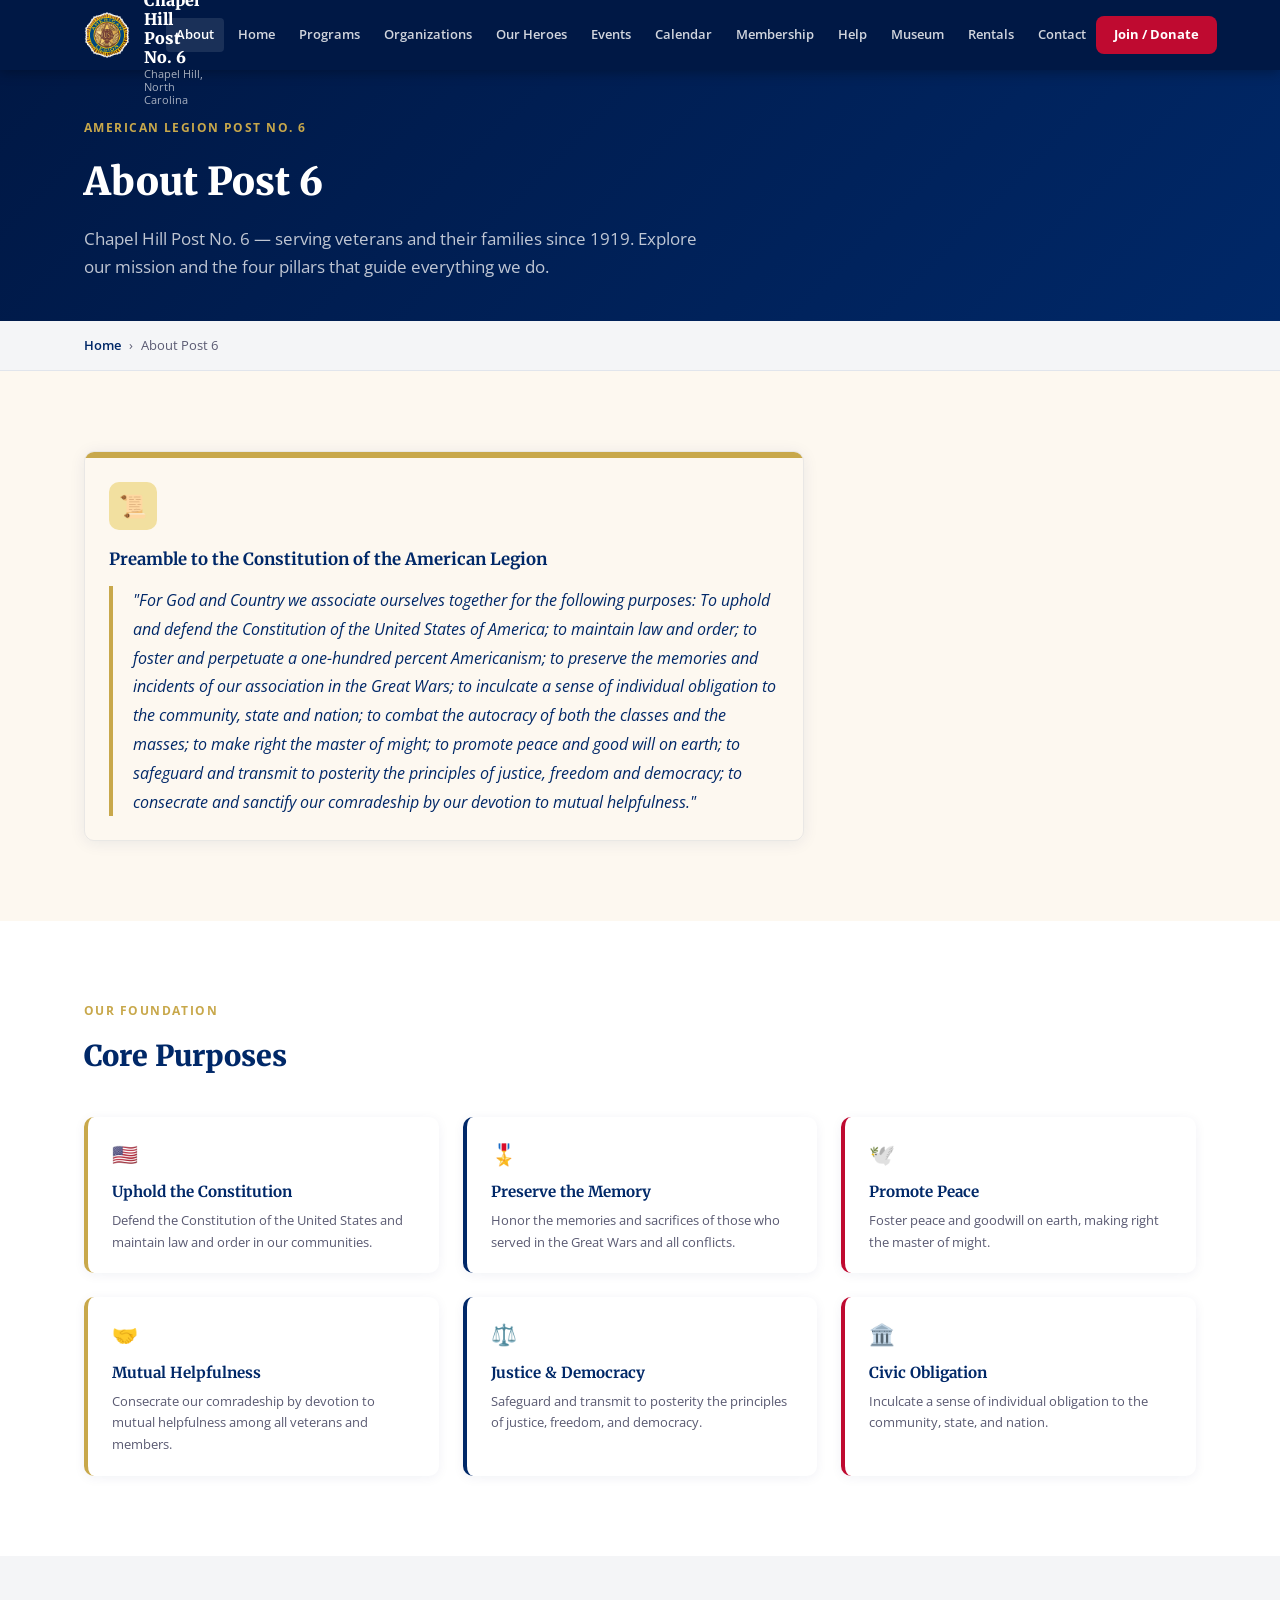
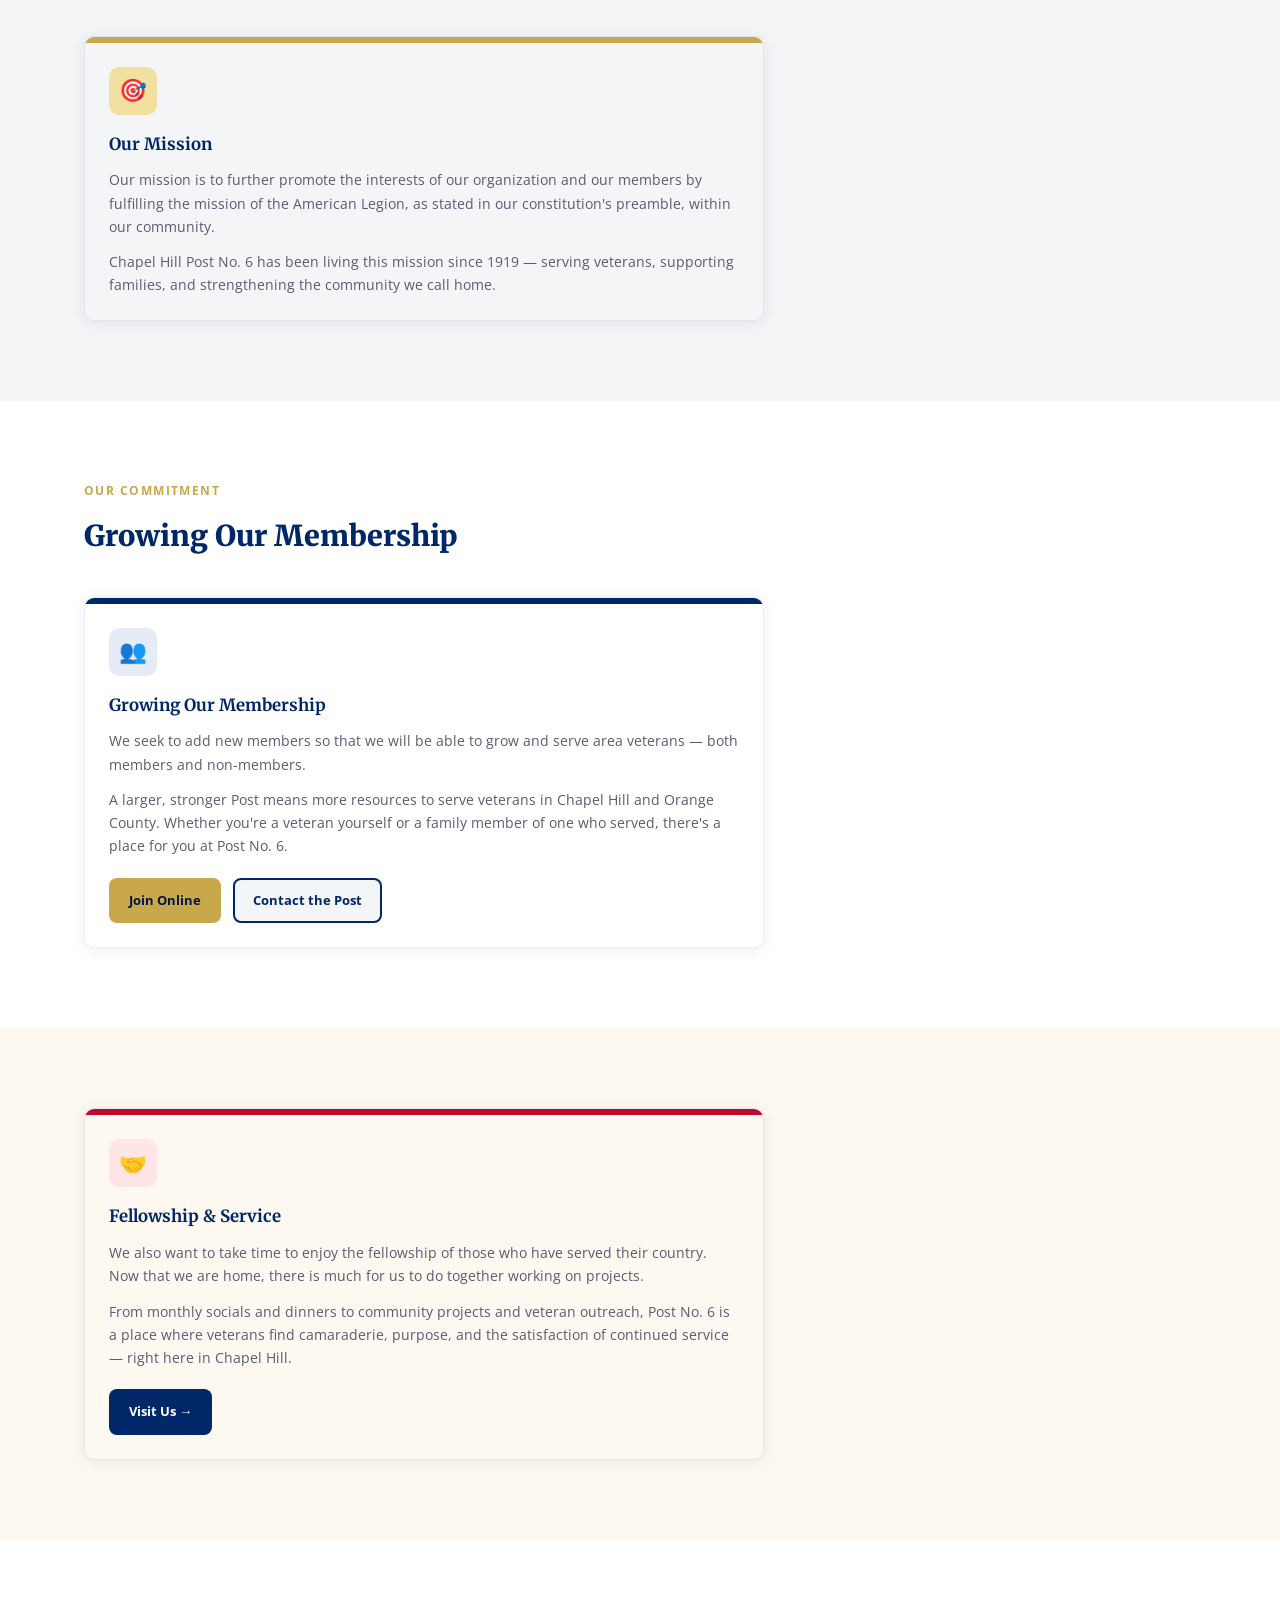
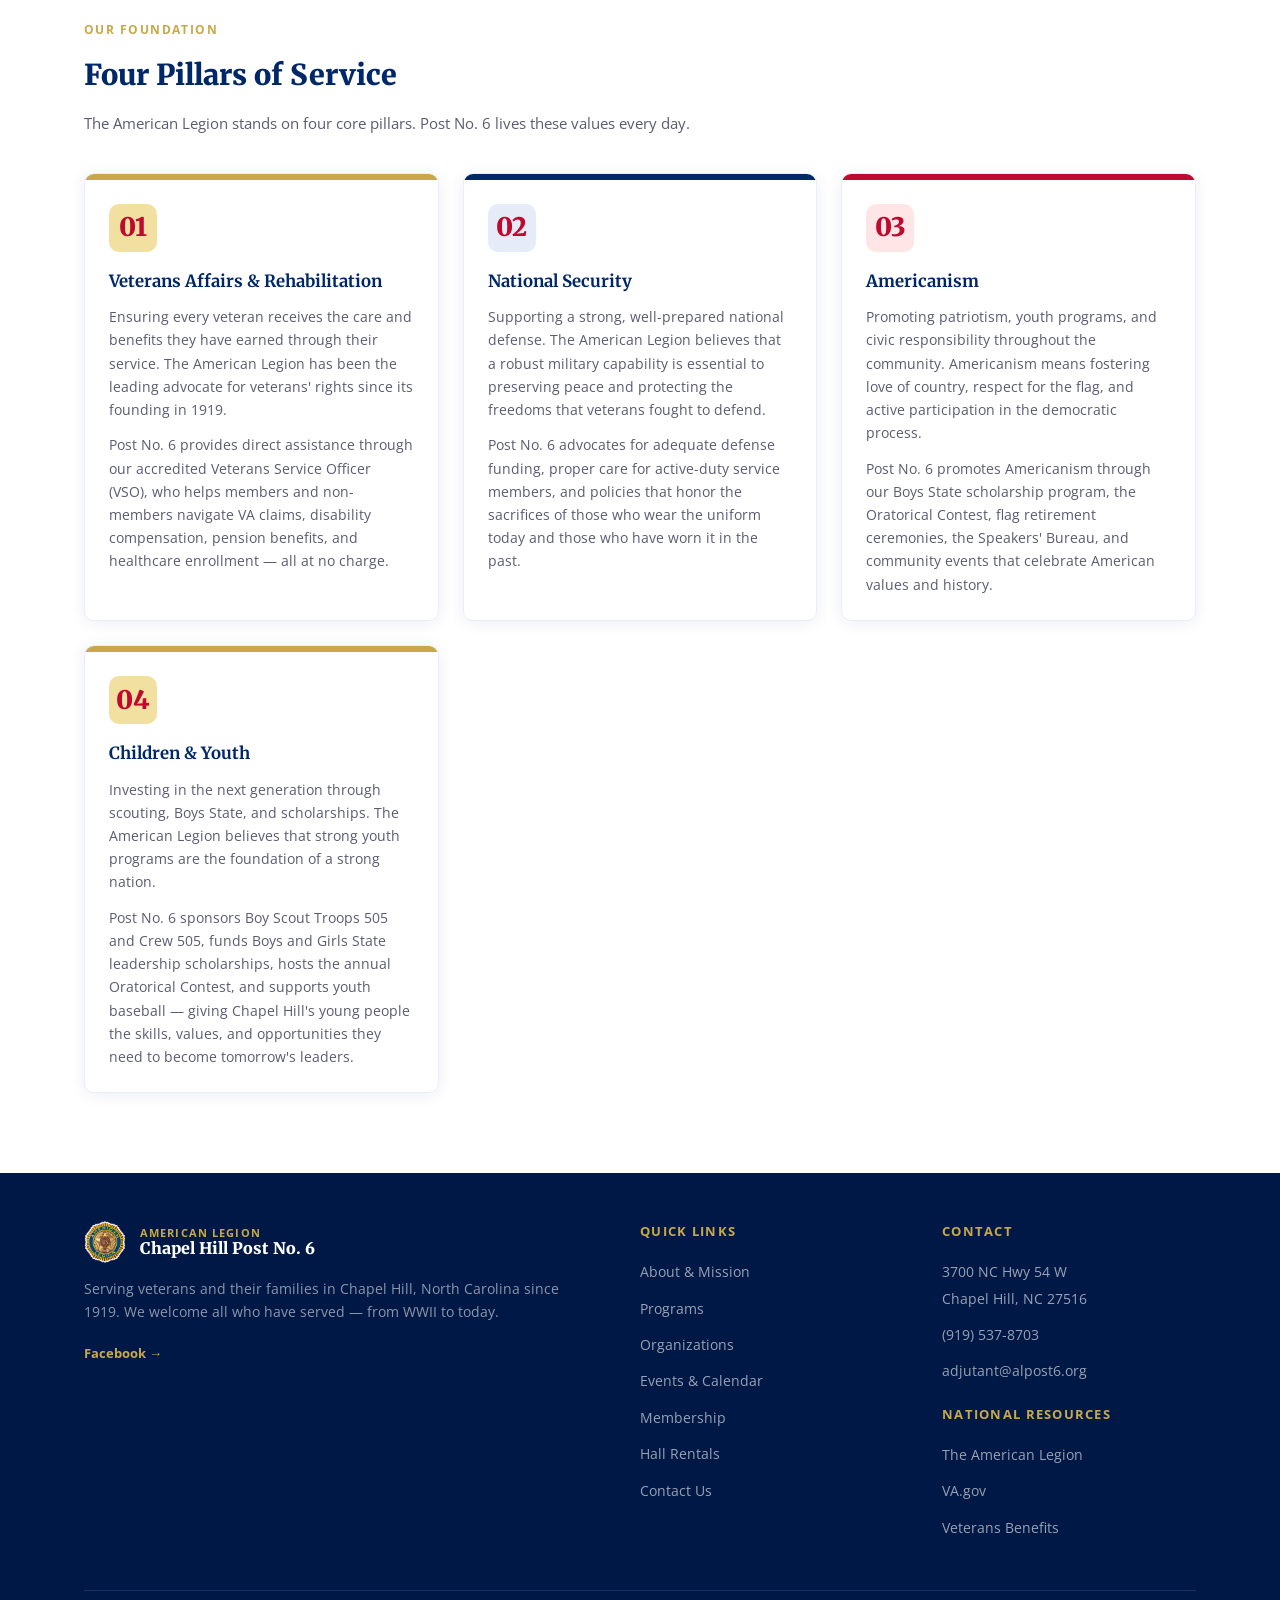
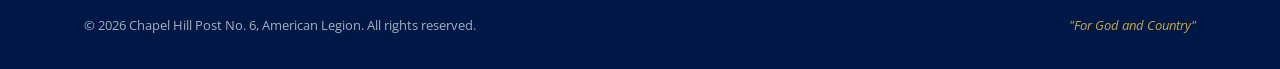
==== about.html @ cc09ba11 "Convert single-page site to 11-page static site for GitHub Pages Split the 2,728-line index.html int" ====
<!DOCTYPE html>
<html lang="en">
<head>
  <meta charset="UTF-8" />
  <meta name="viewport" content="width=device-width, initial-scale=1.0" />
  <title>About Post 6 — Chapel Hill Post No. 6, American Legion</title>
  <meta name="description" content="Learn about Chapel Hill Post No. 6's mission, the American Legion Preamble, core purposes, and our four pillars of service." />
  <link rel="preconnect" href="https://fonts.googleapis.com" />
  <link rel="preconnect" href="https://fonts.gstatic.com" crossorigin />
  <link href="https://fonts.googleapis.com/css2?family=Merriweather:wght@400;700;900&family=Open+Sans:wght@400;500;600;700&display=swap" rel="stylesheet" />
  <link rel="stylesheet" href="css/styles.css" />
</head>
<body>

<!-- ══ HEADER ════════════════════════════════════════════════ -->
<header id="header">
  <div class="container">
    <div class="header-inner">
      <a href="index.html" class="logo">
        <img src="images/al-seal.png" alt="American Legion Emblem" class="logo-emblem" />
        <div class="logo-text">
          <div class="post">American Legion</div>
          <div class="name">Chapel Hill Post No. 6</div>
          <div class="sub">Chapel Hill, North Carolina</div>
        </div>
      </a>
      <nav>
        <a href="about.html">About</a>
        <a href="index.html">Home</a>
        <a href="programs.html">Programs</a>
        <a href="organizations.html">Organizations</a>
        <a href="heroes.html">Our Heroes</a>
        <a href="events.html">Events</a>
        <a href="https://chapelhillpost6.com/news/calendar/" target="_blank" rel="noopener noreferrer">Calendar</a>
        <a href="membership.html">Membership</a>
        <a href="resources.html">Help</a>
        <a href="museum.html">Museum</a>
        <a href="rentals.html">Rentals</a>
        <a href="contact.html">Contact</a>
      </nav>
      <div class="header-cta">
        <a href="https://mylegion.org/personifyebusiness/Membership/Join/MembershipJoinRegistration/ProductId/134075/RateCode/DMS_1YR_RATE4/sourcecode/OLJOIN045#mylegion" target="_blank" rel="noopener" class="header-donate">Join / Donate</a>
        <button class="hamburger" id="hamburger" aria-label="Menu">
          <span></span><span></span><span></span>
        </button>
      </div>
    </div>
  </div>
</header>
<div class="mobile-nav" id="mobileNav">
  <a href="about.html" class="mob-link">About</a>
  <a href="index.html" class="mob-link">Home</a>
  <a href="programs.html" class="mob-link">Programs</a>
  <a href="organizations.html" class="mob-link">Organizations</a>
  <a href="heroes.html" class="mob-link">Our Heroes</a>
  <a href="events.html" class="mob-link">Events</a>
  <a href="https://chapelhillpost6.com/news/calendar/" target="_blank" rel="noopener noreferrer" class="mob-link">Calendar</a>
  <a href="membership.html" class="mob-link">Membership</a>
  <a href="resources.html" class="mob-link">Help</a>
  <a href="museum.html" class="mob-link">Museum</a>
  <a href="rentals.html" class="mob-link">Rentals</a>
  <a href="contact.html" class="mob-link">Contact</a>
</div>

<!-- ══ PAGE HERO ═════════════════════════════════════════════ -->
<section class="page-hero">
  <div class="container">
    <div class="label">American Legion Post No. 6</div>
    <h1>About Post 6</h1>
    <p class="section-sub">Chapel Hill Post No. 6 — serving veterans and their families since 1919. Explore our mission and the four pillars that guide everything we do.</p>
  </div>
</section>
<div class="breadcrumb">
  <div class="container">
    <div class="breadcrumb-inner">
      <a href="index.html">Home</a>
      <span class="breadcrumb-sep">&rsaquo;</span>
      <span>About Post 6</span>
    </div>
  </div>
</div>

<!-- ══ THE PREAMBLE ══════════════════════════════════════════ -->
<section class="section" style="background:var(--cream);">
  <div class="container">
    <div class="fade-up">
      <div class="prog-card" style="max-width:720px;">
        <div class="prog-card-top gold"></div>
        <div class="prog-card-body">
          <div class="prog-icon gold-bg">📜</div>
          <h3>Preamble to the Constitution of the American Legion</h3>
          <p style="font-style:italic;font-size:1rem;line-height:1.8;color:var(--navy);border-left:4px solid var(--gold);padding-left:20px;margin-top:12px;">
            "For God and Country we associate ourselves together for the following purposes: To uphold and defend the Constitution of the United States of America; to maintain law and order; to foster and perpetuate a one-hundred percent Americanism; to preserve the memories and incidents of our association in the Great Wars; to inculcate a sense of individual obligation to the community, state and nation; to combat the autocracy of both the classes and the masses; to make right the master of might; to promote peace and good will on earth; to safeguard and transmit to posterity the principles of justice, freedom and democracy; to consecrate and sanctify our comradeship by our devotion to mutual helpfulness."
          </p>
        </div>
      </div>
    </div>
  </div>
</section>

<!-- ══ CORE PURPOSES ═════════════════════════════════════════ -->
<section class="section">
  <div class="container">
    <div class="page-section-header fade-up">
      <div class="label">Our Foundation</div>
      <h2>Core Purposes</h2>
    </div>
    <div class="content-grid fade-up">
      <div class="purpose-card">
        <div class="purpose-icon">🇺🇸</div>
        <h4>Uphold the Constitution</h4>
        <p>Defend the Constitution of the United States and maintain law and order in our communities.</p>
      </div>
      <div class="purpose-card navy-border">
        <div class="purpose-icon">🎖️</div>
        <h4>Preserve the Memory</h4>
        <p>Honor the memories and sacrifices of those who served in the Great Wars and all conflicts.</p>
      </div>
      <div class="purpose-card red-border">
        <div class="purpose-icon">🕊️</div>
        <h4>Promote Peace</h4>
        <p>Foster peace and goodwill on earth, making right the master of might.</p>
      </div>
      <div class="purpose-card">
        <div class="purpose-icon">🤝</div>
        <h4>Mutual Helpfulness</h4>
        <p>Consecrate our comradeship by devotion to mutual helpfulness among all veterans and members.</p>
      </div>
      <div class="purpose-card navy-border">
        <div class="purpose-icon">⚖️</div>
        <h4>Justice &amp; Democracy</h4>
        <p>Safeguard and transmit to posterity the principles of justice, freedom, and democracy.</p>
      </div>
      <div class="purpose-card red-border">
        <div class="purpose-icon">🏛️</div>
        <h4>Civic Obligation</h4>
        <p>Inculcate a sense of individual obligation to the community, state, and nation.</p>
      </div>
    </div>
  </div>
</section>

<!-- ══ OUR MISSION ═══════════════════════════════════════════ -->
<section class="section" style="background:var(--gray);">
  <div class="container">
    <div class="fade-up">
      <div class="prog-card" style="max-width:680px;">
        <div class="prog-card-top gold"></div>
        <div class="prog-card-body">
          <div class="prog-icon gold-bg">🎯</div>
          <h3>Our Mission</h3>
          <p>Our mission is to further promote the interests of our organization and our members by fulfilling the mission of the American Legion, as stated in our constitution's preamble, within our community.</p>
          <p style="margin-top:12px;">Chapel Hill Post No. 6 has been living this mission since 1919 — serving veterans, supporting families, and strengthening the community we call home.</p>
        </div>
      </div>
    </div>
  </div>
</section>

<!-- ══ OUR COMMITMENT TO MEMBERS ═════════════════════════════ -->
<section class="section">
  <div class="container">
    <div class="page-section-header fade-up">
      <div class="label">Our Commitment</div>
      <h2>Growing Our Membership</h2>
    </div>
    <div class="fade-up">
      <div class="prog-card" style="max-width:680px;">
        <div class="prog-card-top navy"></div>
        <div class="prog-card-body">
          <div class="prog-icon navy-bg">👥</div>
          <h3>Growing Our Membership</h3>
          <p>We seek to add new members so that we will be able to grow and serve area veterans — both members and non-members.</p>
          <p style="margin-top:12px;">A larger, stronger Post means more resources to serve veterans in Chapel Hill and Orange County. Whether you're a veteran yourself or a family member of one who served, there's a place for you at Post No. 6.</p>
          <div style="margin-top:20px;display:flex;gap:12px;flex-wrap:wrap;">
            <a href="https://mylegion.org/personifyebusiness/Membership/Join/MembershipJoinRegistration/ProductId/134075/RateCode/DMS_1YR_RATE4/sourcecode/OLJOIN045#mylegion" target="_blank" rel="noopener" class="btn btn-gold" style="font-size:.83rem;padding:10px 18px;">Join Online</a>
            <a href="mailto:adjutant@alpost6.org" class="btn" style="font-size:.83rem;padding:10px 18px;background:var(--gray);color:var(--navy);border:2px solid var(--navy);">Contact the Post</a>
          </div>
        </div>
      </div>
    </div>
  </div>
</section>

<!-- ══ FELLOWSHIP & COMMUNITY ════════════════════════════════ -->
<section class="section" style="background:var(--cream);">
  <div class="container">
    <div class="fade-up">
      <div class="prog-card" style="max-width:680px;">
        <div class="prog-card-top red"></div>
        <div class="prog-card-body">
          <div class="prog-icon red-bg">🤝</div>
          <h3>Fellowship &amp; Service</h3>
          <p>We also want to take time to enjoy the fellowship of those who have served their country. Now that we are home, there is much for us to do together working on projects.</p>
          <p style="margin-top:12px;">From monthly socials and dinners to community projects and veteran outreach, Post No. 6 is a place where veterans find camaraderie, purpose, and the satisfaction of continued service — right here in Chapel Hill.</p>
          <div style="margin-top:20px;">
            <a href="contact.html" class="btn btn-navy" style="font-size:.83rem;padding:10px 18px;">Visit Us &rarr;</a>
          </div>
        </div>
      </div>
    </div>
  </div>
</section>

<!-- ══ FOUR PILLARS OF SERVICE (DETAILED) ════════════════════ -->
<section class="section">
  <div class="container">
    <div class="page-section-header fade-up">
      <div class="label">Our Foundation</div>
      <h2>Four Pillars of Service</h2>
      <p>The American Legion stands on four core pillars. Post No. 6 lives these values every day.</p>
    </div>

    <div class="content-grid-2">
      <div class="prog-card fade-up" style="max-width:100%;">
        <div class="prog-card-top gold"></div>
        <div class="prog-card-body">
          <div class="prog-icon gold-bg" style="font-size:1.6rem;font-family:'Merriweather',serif;font-weight:900;color:var(--red);">01</div>
          <h3>Veterans Affairs &amp; Rehabilitation</h3>
          <p>Ensuring every veteran receives the care and benefits they have earned through their service. The American Legion has been the leading advocate for veterans' rights since its founding in 1919.</p>
          <p style="margin-top:12px;">Post No. 6 provides direct assistance through our accredited Veterans Service Officer (VSO), who helps members and non-members navigate VA claims, disability compensation, pension benefits, and healthcare enrollment — all at no charge.</p>
        </div>
      </div>

      <div class="prog-card fade-up" style="max-width:100%;">
        <div class="prog-card-top navy"></div>
        <div class="prog-card-body">
          <div class="prog-icon navy-bg" style="font-size:1.6rem;font-family:'Merriweather',serif;font-weight:900;color:var(--red);">02</div>
          <h3>National Security</h3>
          <p>Supporting a strong, well-prepared national defense. The American Legion believes that a robust military capability is essential to preserving peace and protecting the freedoms that veterans fought to defend.</p>
          <p style="margin-top:12px;">Post No. 6 advocates for adequate defense funding, proper care for active-duty service members, and policies that honor the sacrifices of those who wear the uniform today and those who have worn it in the past.</p>
        </div>
      </div>

      <div class="prog-card fade-up" style="max-width:100%;">
        <div class="prog-card-top red"></div>
        <div class="prog-card-body">
          <div class="prog-icon red-bg" style="font-size:1.6rem;font-family:'Merriweather',serif;font-weight:900;color:var(--red);">03</div>
          <h3>Americanism</h3>
          <p>Promoting patriotism, youth programs, and civic responsibility throughout the community. Americanism means fostering love of country, respect for the flag, and active participation in the democratic process.</p>
          <p style="margin-top:12px;">Post No. 6 promotes Americanism through our Boys State scholarship program, the Oratorical Contest, flag retirement ceremonies, the Speakers' Bureau, and community events that celebrate American values and history.</p>
        </div>
      </div>

      <div class="prog-card fade-up" style="max-width:100%;">
        <div class="prog-card-top gold"></div>
        <div class="prog-card-body">
          <div class="prog-icon gold-bg" style="font-size:1.6rem;font-family:'Merriweather',serif;font-weight:900;color:var(--red);">04</div>
          <h3>Children &amp; Youth</h3>
          <p>Investing in the next generation through scouting, Boys State, and scholarships. The American Legion believes that strong youth programs are the foundation of a strong nation.</p>
          <p style="margin-top:12px;">Post No. 6 sponsors Boy Scout Troops 505 and Crew 505, funds Boys and Girls State leadership scholarships, hosts the annual Oratorical Contest, and supports youth baseball — giving Chapel Hill's young people the skills, values, and opportunities they need to become tomorrow's leaders.</p>
        </div>
      </div>
    </div>
  </div>
</section>

<!-- ══ FOOTER ════════════════════════════════════════════════ -->
<footer>
  <div class="container">
    <div class="footer-inner">
      <div class="footer-brand">
        <div class="logo">
          <img src="images/al-seal.png" alt="American Legion Emblem" style="width:42px;height:42px;object-fit:contain;" />
          <div class="logo-text">
            <div class="post" style="color:var(--gold)">American Legion</div>
            <div class="name">Chapel Hill Post No. 6</div>
          </div>
        </div>
        <p>Serving veterans and their families in Chapel Hill, North Carolina since 1919. We welcome all who have served — from WWII to today.</p>
        <div style="margin-top:16px;">
          <a href="https://www.facebook.com/AmericanLegionChapelHillPost6" target="_blank" rel="noopener" style="color:var(--gold);font-size:.82rem;font-weight:700;">Facebook &rarr;</a>
        </div>
      </div>
      <div class="footer-col">
        <h4>Quick Links</h4>
        <ul>
          <li><a href="about.html">About &amp; Mission</a></li>
          <li><a href="programs.html">Programs</a></li>
          <li><a href="organizations.html">Organizations</a></li>
          <li><a href="events.html">Events &amp; Calendar</a></li>
          <li><a href="membership.html">Membership</a></li>
          <li><a href="rentals.html">Hall Rentals</a></li>
          <li><a href="contact.html">Contact Us</a></li>
        </ul>
      </div>
      <div class="footer-col">
        <h4>Contact</h4>
        <ul>
          <li><a href="https://maps.google.com/?q=3700+NC+Hwy+54+W+Chapel+Hill+NC" target="_blank">3700 NC Hwy 54 W<br/>Chapel Hill, NC 27516</a></li>
          <li><a href="tel:+19195378703">(919) 537-8703</a></li>
          <li><a href="mailto:adjutant@alpost6.org">adjutant@alpost6.org</a></li>
        </ul>
        <div style="margin-top:20px;">
          <h4>National Resources</h4>
          <ul>
            <li><a href="https://www.legion.org" target="_blank" rel="noopener">The American Legion</a></li>
            <li><a href="https://www.va.gov" target="_blank" rel="noopener">VA.gov</a></li>
            <li><a href="https://www.legion.org/veteransbenefits" target="_blank" rel="noopener">Veterans Benefits</a></li>
          </ul>
        </div>
      </div>
    </div>
    <div class="footer-bottom">
      <div>&copy; 2026 Chapel Hill Post No. 6, American Legion. All rights reserved.</div>
      <div class="al-motto">"For God and Country"</div>
    </div>
  </div>
</footer>

<script src="js/main.js"></script>
</body>
</html>
---- css/styles.css ----
/* ── TOKENS ────────────────────────────────────────────── */
:root {
  --navy:    #002868;
  --navy-dk: #001845;
  --red:     #BF0A30;
  --red-dk:  #8B0000;
  --gold:    #C8A84B;
  --gold-lt: #F2E0A0;
  --cream:   #FDF8F0;
  --gray:    #F4F5F7;
  --text:    #1A1A2E;
  --muted:   #5A5A72;
  --white:   #FFFFFF;
  --shadow:  0 4px 24px rgba(0,40,104,.12);
  --radius:  8px;
  --trans:   .25s ease;
}

/* ── RESET ─────────────────────────────────────────────── */
*, *::before, *::after { box-sizing: border-box; margin: 0; padding: 0; }
html { scroll-behavior: smooth; }
body {
  font-family: 'Open Sans', sans-serif;
  color: var(--text);
  background: var(--white);
  line-height: 1.65;
}
img { max-width: 100%; display: block; }
a { color: inherit; text-decoration: none; }
ul { list-style: none; }

/* ── UTILITIES ──────────────────────────────────────────── */
.container { max-width: 1160px; margin: 0 auto; padding: 0 24px; }
.section { padding: 80px 0; }
.section-sm { padding: 56px 0; }
.label {
  font-size: .75rem;
  font-weight: 700;
  letter-spacing: .12em;
  text-transform: uppercase;
  color: var(--gold);
  margin-bottom: 12px;
}
h2.section-title {
  font-family: 'Merriweather', serif;
  font-size: clamp(1.6rem, 3vw, 2.2rem);
  font-weight: 900;
  line-height: 1.25;
  margin-bottom: 16px;
}
.section-sub {
  font-size: 1.05rem;
  color: var(--muted);
  max-width: 640px;
}
.btn {
  display: inline-flex;
  align-items: center;
  gap: 8px;
  padding: 14px 28px;
  border-radius: var(--radius);
  font-weight: 700;
  font-size: .95rem;
  cursor: pointer;
  transition: var(--trans);
  border: 2px solid transparent;
}
.btn-primary {
  background: var(--red);
  color: var(--white);
}
.btn-primary:hover { background: var(--red-dk); }
.btn-navy {
  background: var(--navy);
  color: var(--white);
}
.btn-navy:hover { background: var(--navy-dk); }
.btn-outline {
  background: transparent;
  border-color: var(--white);
  color: var(--white);
}
.btn-outline:hover { background: rgba(255,255,255,.12); }
.btn-gold {
  background: var(--gold);
  color: var(--navy-dk);
}
.btn-gold:hover { background: #b89230; }

/* fade-up on scroll */
.fade-up {
  opacity: 0;
  transform: translateY(28px);
  transition: opacity .55s ease, transform .55s ease;
}
.fade-up.visible { opacity: 1; transform: none; }

/* ── HEADER ─────────────────────────────────────────────── */
#header {
  position: sticky;
  top: 0;
  z-index: 1000;
  background: var(--navy-dk);
  box-shadow: 0 2px 12px rgba(0,0,0,.3);
  transition: var(--trans);
}
.header-inner {
  display: flex;
  align-items: center;
  justify-content: space-between;
  height: 70px;
}
.logo {
  display: flex;
  align-items: center;
  gap: 14px;
}
.logo-emblem {
  width: 46px;
  height: 46px;
  flex-shrink: 0;
}
.logo-text { line-height: 1.2; }
.logo-text .post { font-size: .7rem; letter-spacing: .1em; text-transform: uppercase; color: var(--gold); font-weight: 700; }
.logo-text .name { font-family: 'Merriweather', serif; font-size: 1rem; color: var(--white); font-weight: 900; }
.logo-text .sub { font-size: .68rem; color: rgba(255,255,255,.65); }

nav { display: flex; align-items: center; gap: 4px; }
nav a {
  font-size: .82rem;
  font-weight: 600;
  color: rgba(255,255,255,.82);
  padding: 6px 10px;
  border-radius: 4px;
  transition: var(--trans);
  white-space: nowrap;
}
nav a:hover, nav a.active { color: var(--white); background: rgba(255,255,255,.1); }

.header-cta {
  display: flex;
  align-items: center;
  gap: 10px;
  flex-shrink: 0;
}
.header-donate {
  background: var(--red);
  color: var(--white);
  padding: 8px 18px;
  border-radius: var(--radius);
  font-size: .82rem;
  font-weight: 700;
  transition: var(--trans);
}
.header-donate:hover { background: var(--red-dk); }

/* Hamburger */
.hamburger {
  display: none;
  flex-direction: column;
  gap: 5px;
  cursor: pointer;
  padding: 6px;
  background: none;
  border: none;
}
.hamburger span {
  display: block;
  width: 24px;
  height: 2px;
  background: var(--white);
  border-radius: 2px;
  transition: var(--trans);
}
.hamburger.open span:nth-child(1) { transform: translateY(7px) rotate(45deg); }
.hamburger.open span:nth-child(2) { opacity: 0; }
.hamburger.open span:nth-child(3) { transform: translateY(-7px) rotate(-45deg); }

/* Mobile nav drawer */
.mobile-nav {
  display: none;
  position: fixed;
  top: 70px;
  left: 0; right: 0;
  background: var(--navy-dk);
  padding: 20px 24px 32px;
  z-index: 999;
  border-top: 2px solid var(--gold);
}
.mobile-nav.open { display: block; }
.mobile-nav a {
  display: block;
  padding: 12px 0;
  font-size: 1rem;
  font-weight: 600;
  color: rgba(255,255,255,.85);
  border-bottom: 1px solid rgba(255,255,255,.08);
  transition: var(--trans);
}
.mobile-nav a:hover { color: var(--gold); }

/* ── HERO ───────────────────────────────────────────────── */
#hero {
  background:
    linear-gradient(160deg, rgba(0,24,69,.92) 0%, rgba(191,10,48,.75) 100%),
    url('https://images.unsplash.com/photo-1519671482749-fd09be7ccebf?w=1400&q=80') center/cover no-repeat;
  min-height: 620px;
  display: flex;
  align-items: center;
  padding: 80px 0;
}
.hero-content { max-width: 700px; }
.hero-badge {
  display: inline-flex;
  align-items: center;
  gap: 8px;
  background: rgba(200,168,75,.15);
  border: 1px solid var(--gold);
  color: var(--gold);
  font-size: .78rem;
  font-weight: 700;
  letter-spacing: .1em;
  text-transform: uppercase;
  padding: 6px 14px;
  border-radius: 100px;
  margin-bottom: 24px;
}
.hero-badge::before {
  content: '';
  width: 7px; height: 7px;
  background: var(--gold);
  border-radius: 50%;
}
#hero h1 {
  font-family: 'Merriweather', serif;
  font-size: clamp(2rem, 5vw, 3.2rem);
  font-weight: 900;
  color: var(--white);
  line-height: 1.15;
  margin-bottom: 20px;
}
#hero h1 em {
  color: var(--gold-lt);
  font-style: normal;
}
#hero p {
  font-size: 1.1rem;
  color: rgba(255,255,255,.85);
  margin-bottom: 36px;
  max-width: 560px;
}
.hero-actions { display: flex; gap: 14px; flex-wrap: wrap; }

/* ── PAGE HERO (subpages) ──────────────────────────────── */
.page-hero {
  background: linear-gradient(135deg, var(--navy-dk) 0%, var(--navy) 100%);
  padding: 48px 0 40px;
  color: var(--white);
}
.page-hero .label { color: var(--gold); }
.page-hero h1 {
  font-family: 'Merriweather', serif;
  font-size: clamp(1.6rem, 4vw, 2.4rem);
  font-weight: 900;
  color: var(--white);
  margin-bottom: 12px;
}
.page-hero .section-sub {
  color: rgba(255,255,255,.75);
  max-width: 640px;
}

/* ── BREADCRUMB ────────────────────────────────────────── */
.breadcrumb {
  padding: 14px 0;
  background: var(--gray);
  border-bottom: 1px solid rgba(0,40,104,.08);
}
.breadcrumb-inner {
  display: flex;
  align-items: center;
  gap: 8px;
  font-size: .82rem;
  color: var(--muted);
}
.breadcrumb-inner a {
  color: var(--navy);
  font-weight: 600;
  transition: var(--trans);
}
.breadcrumb-inner a:hover { color: var(--red); }
.breadcrumb-sep { color: var(--muted); }

/* ── INFO BAR ───────────────────────────────────────────── */
#info-bar {
  background: var(--gold);
  padding: 18px 0;
}
.info-bar-inner {
  display: flex;
  flex-wrap: wrap;
  gap: 20px;
  justify-content: center;
  align-items: center;
}
.info-item {
  display: flex;
  align-items: center;
  gap: 10px;
  font-size: .88rem;
  font-weight: 600;
  color: var(--navy-dk);
}
.info-icon {
  width: 36px; height: 36px;
  background: var(--navy-dk);
  border-radius: 50%;
  display: flex;
  align-items: center;
  justify-content: center;
  flex-shrink: 0;
}
.info-icon svg { width: 16px; height: 16px; fill: var(--gold); }
.info-item .info-label { font-size: .72rem; color: rgba(0,24,69,.65); font-weight: 500; }

/* ── MISSION / PILLARS ──────────────────────────────────── */
#mission {
  background: var(--cream);
}
.mission-grid {
  display: grid;
  grid-template-columns: 1fr 1fr;
  gap: 60px;
  align-items: center;
}
.pillar-list { display: grid; grid-template-columns: 1fr 1fr; gap: 16px; margin-top: 28px; }
.pillar-card {
  background: var(--white);
  border-radius: var(--radius);
  padding: 20px;
  border-top: 3px solid var(--gold);
  box-shadow: 0 2px 12px rgba(0,40,104,.06);
}
.pillar-num {
  font-family: 'Merriweather', serif;
  font-size: 1.6rem;
  font-weight: 900;
  color: var(--red);
  line-height: 1;
  margin-bottom: 6px;
}
.pillar-title {
  font-size: .85rem;
  font-weight: 700;
  color: var(--navy);
  text-transform: uppercase;
  letter-spacing: .06em;
}
.pillar-desc { font-size: .82rem; color: var(--muted); margin-top: 6px; }

.mission-img-wrap {
  position: relative;
  border-radius: 12px;
  overflow: hidden;
  box-shadow: var(--shadow);
}
.mission-img-wrap img { width: 100%; max-height: 360px; object-fit: contain; background: #eee; }
.mission-img-badge {
  position: absolute;
  bottom: 20px; left: 20px;
  background: var(--navy-dk);
  color: var(--white);
  padding: 12px 18px;
  border-radius: var(--radius);
  border-left: 4px solid var(--gold);
}
.mission-img-badge .big { font-family: 'Merriweather', serif; font-size: 1.4rem; font-weight: 900; color: var(--gold); }
.mission-img-badge .sm { font-size: .78rem; color: rgba(255,255,255,.8); }

/* ── PROGRAMS ───────────────────────────────────────────── */
#programs { background: var(--white); }
.programs-header { text-align: center; margin-bottom: 48px; }
.programs-header .section-sub { margin: 0 auto; }
.programs-grid {
  display: grid;
  grid-template-columns: repeat(auto-fill, minmax(280px, 1fr));
  gap: 24px;
}
.prog-card {
  border-radius: 10px;
  overflow: hidden;
  box-shadow: 0 2px 16px rgba(0,40,104,.08);
  transition: transform var(--trans), box-shadow var(--trans);
  border: 1px solid rgba(0,40,104,.08);
}
.prog-card:hover {
  transform: translateY(-4px);
  box-shadow: 0 8px 32px rgba(0,40,104,.14);
}
.prog-card-top {
  height: 6px;
  background: var(--gold);
}
.prog-card-top.red { background: var(--red); }
.prog-card-top.navy { background: var(--navy); }
.prog-card-body { padding: 24px; }
.prog-icon {
  width: 48px; height: 48px;
  border-radius: 10px;
  display: flex;
  align-items: center;
  justify-content: center;
  margin-bottom: 16px;
  font-size: 1.4rem;
}
.prog-icon.gold-bg { background: var(--gold-lt); }
.prog-icon.red-bg { background: #FFE5E5; }
.prog-icon.navy-bg { background: #E6ECF7; }
.prog-card-body h3 {
  font-family: 'Merriweather', serif;
  font-size: 1.05rem;
  font-weight: 700;
  color: var(--navy);
  margin-bottom: 10px;
}
.prog-card-body p { font-size: .88rem; color: var(--muted); }
.prog-link {
  display: inline-flex;
  align-items: center;
  gap: 4px;
  font-size: .82rem;
  font-weight: 700;
  color: var(--red);
  margin-top: 14px;
}
.prog-link:hover { gap: 8px; }

/* ── EVENTS ─────────────────────────────────────────────── */
#events { background: var(--gray); }
.events-header {
  display: flex;
  align-items: flex-end;
  justify-content: space-between;
  margin-bottom: 40px;
  flex-wrap: wrap;
  gap: 16px;
}
.events-grid {
  display: grid;
  grid-template-columns: repeat(auto-fill, minmax(300px, 1fr));
  gap: 24px;
}
.event-card {
  background: var(--white);
  border-radius: 10px;
  overflow: hidden;
  box-shadow: 0 2px 16px rgba(0,40,104,.07);
  display: flex;
  transition: transform var(--trans);
}
.event-card:hover { transform: translateY(-3px); }
.event-date-block {
  width: 72px;
  flex-shrink: 0;
  background: var(--navy);
  display: flex;
  flex-direction: column;
  align-items: center;
  justify-content: center;
  padding: 12px;
  color: var(--white);
}
.event-month { font-size: .68rem; font-weight: 700; letter-spacing: .1em; text-transform: uppercase; color: var(--gold); }
.event-day { font-family: 'Merriweather', serif; font-size: 1.8rem; font-weight: 900; line-height: 1; }
.event-year { font-size: .62rem; color: rgba(255,255,255,.55); letter-spacing: .05em; margin-top: 2px; }
.event-body { padding: 18px; flex: 1; }
.event-tag {
  font-size: .7rem;
  font-weight: 700;
  letter-spacing: .1em;
  text-transform: uppercase;
  color: var(--red);
  margin-bottom: 6px;
}
.event-body h3 {
  font-family: 'Merriweather', serif;
  font-size: .95rem;
  font-weight: 700;
  color: var(--navy);
  margin-bottom: 6px;
}
.event-meta { font-size: .8rem; color: var(--muted); }

/* ── MEETING INFO ───────────────────────────────────────── */
#meeting {
  background: var(--navy);
  color: var(--white);
}
.meeting-inner {
  display: grid;
  grid-template-columns: 1fr 1fr;
  gap: 60px;
  align-items: center;
}
#meeting h2 { font-family: 'Merriweather', serif; font-size: clamp(1.6rem, 3vw, 2.2rem); font-weight: 900; margin-bottom: 16px; }
#meeting .label { color: var(--gold); }
#meeting p { color: rgba(255,255,255,.78); margin-bottom: 28px; }
.schedule-blocks { display: flex; flex-direction: column; gap: 12px; }
.sched-item {
  display: flex;
  align-items: center;
  gap: 16px;
  background: rgba(255,255,255,.07);
  border-radius: var(--radius);
  padding: 14px 18px;
  border-left: 3px solid var(--gold);
}
.sched-time {
  font-family: 'Merriweather', serif;
  font-size: 1.1rem;
  font-weight: 900;
  color: var(--gold);
  min-width: 60px;
}
.sched-desc { font-size: .9rem; color: rgba(255,255,255,.85); }

/* ── MEMBERSHIP ─────────────────────────────────────────── */
#membership { background: var(--cream); }
.membership-grid {
  display: grid;
  grid-template-columns: repeat(auto-fill, minmax(260px, 1fr));
  gap: 24px;
  margin-top: 40px;
}
.mem-card {
  background: var(--white);
  border-radius: 10px;
  padding: 28px;
  box-shadow: 0 2px 14px rgba(0,40,104,.07);
  text-align: center;
  border-bottom: 3px solid transparent;
  transition: var(--trans);
}
.mem-card:hover { border-bottom-color: var(--gold); transform: translateY(-3px); }
.mem-icon { font-size: 2.4rem; margin-bottom: 14px; }
.mem-card h3 {
  font-family: 'Merriweather', serif;
  font-size: 1.1rem;
  color: var(--navy);
  margin-bottom: 10px;
}
.mem-card p { font-size: .85rem; color: var(--muted); }
.mem-price {
  font-family: 'Merriweather', serif;
  font-size: 1.5rem;
  font-weight: 900;
  color: var(--red);
  margin-top: 16px;
}
.mem-price span { font-size: .85rem; color: var(--muted); font-weight: 400; font-family: 'Open Sans', sans-serif; }

.mem-cta {
  background: var(--navy-dk);
  border-radius: 12px;
  padding: 48px;
  text-align: center;
  margin-top: 48px;
  color: var(--white);
}
.mem-cta h3 {
  font-family: 'Merriweather', serif;
  font-size: 1.6rem;
  font-weight: 900;
  margin-bottom: 12px;
}
.mem-cta p { color: rgba(255,255,255,.75); max-width: 500px; margin: 0 auto 28px; }

/* ── FUNDRAISERS ────────────────────────────────────────── */
#fundraisers { background: var(--white); }
.fundraisers-grid {
  display: grid;
  grid-template-columns: repeat(auto-fill, minmax(300px, 1fr));
  gap: 24px;
  margin-top: 40px;
}
.fund-card {
  border-radius: 10px;
  overflow: hidden;
  box-shadow: 0 2px 16px rgba(0,40,104,.08);
  border: 1px solid rgba(0,40,104,.07);
}
.fund-header {
  background: var(--navy);
  padding: 20px 24px;
  color: var(--white);
}
.fund-header .tag {
  font-size: .7rem;
  font-weight: 700;
  letter-spacing: .1em;
  text-transform: uppercase;
  color: var(--gold);
  margin-bottom: 6px;
}
.fund-header h3 {
  font-family: 'Merriweather', serif;
  font-size: 1.05rem;
  font-weight: 700;
}
.fund-body { padding: 20px 24px; }
.fund-body p { font-size: .88rem; color: var(--muted); margin-bottom: 16px; }
.fund-goal {
  background: var(--gray);
  border-radius: 6px;
  padding: 10px 14px;
  font-size: .82rem;
  font-weight: 700;
  color: var(--navy);
  margin-bottom: 16px;
}
.progress-bar {
  height: 6px;
  background: rgba(0,40,104,.1);
  border-radius: 3px;
  margin-top: 8px;
  overflow: hidden;
}
.progress-fill {
  height: 100%;
  background: linear-gradient(90deg, var(--navy), var(--red));
  border-radius: 3px;
}

/* ── RENTALS ────────────────────────────────────────────── */
#rentals { background: var(--gray); }
.rentals-inner {
  display: grid;
  grid-template-columns: 1fr 1fr;
  gap: 60px;
  align-items: center;
}
.rental-features { display: flex; flex-direction: column; gap: 14px; margin-top: 28px; }
.rental-feat {
  display: flex;
  align-items: flex-start;
  gap: 14px;
}
.rental-feat-icon {
  width: 36px; height: 36px;
  border-radius: 8px;
  background: var(--navy);
  display: flex;
  align-items: center;
  justify-content: center;
  flex-shrink: 0;
  font-size: 1rem;
  color: var(--white);
}
.rental-feat-text h4 { font-size: .92rem; font-weight: 700; color: var(--navy); margin-bottom: 2px; }
.rental-feat-text p { font-size: .82rem; color: var(--muted); }
.rental-img-wrap {
  border-radius: 12px;
  overflow: hidden;
  box-shadow: var(--shadow);
}
.rental-img-wrap img { width: 100%; max-height: 320px; object-fit: contain; background: #eee; }

/* ── IMPACT STATS ───────────────────────────────────────── */
#impact {
  background: linear-gradient(135deg, var(--navy-dk) 0%, var(--red-dk) 100%);
  color: var(--white);
}
.stats-grid {
  display: grid;
  grid-template-columns: repeat(4, 1fr);
  gap: 40px;
  text-align: center;
}
.stat-num {
  font-family: 'Merriweather', serif;
  font-size: clamp(2rem, 4vw, 3rem);
  font-weight: 900;
  color: var(--gold);
  line-height: 1;
  margin-bottom: 8px;
}
.stat-label {
  font-size: .85rem;
  color: rgba(255,255,255,.75);
  font-weight: 500;
}

/* ── CONTACT / LOCATION ─────────────────────────────────── */
#contact { background: var(--cream); }
.contact-grid {
  display: grid;
  grid-template-columns: 1fr 1fr;
  gap: 60px;
  align-items: start;
}
.contact-item {
  display: flex;
  gap: 16px;
  margin-bottom: 24px;
}
.contact-icon {
  width: 44px; height: 44px;
  border-radius: 10px;
  background: var(--navy);
  display: flex;
  align-items: center;
  justify-content: center;
  flex-shrink: 0;
  font-size: 1.1rem;
  color: var(--white);
}
.contact-item h4 { font-size: .82rem; font-weight: 700; color: var(--muted); text-transform: uppercase; letter-spacing: .06em; margin-bottom: 4px; }
.contact-item p, .contact-item a { font-size: .95rem; color: var(--navy); font-weight: 600; }
.contact-item a:hover { color: var(--red); }

.map-wrap {
  border-radius: 12px;
  overflow: hidden;
  box-shadow: var(--shadow);
  height: 380px;
  background: #ddd;
}
.map-wrap iframe { width: 100%; height: 100%; border: none; }

.social-links { display: flex; gap: 12px; margin-top: 28px; }
.social-link {
  display: flex;
  align-items: center;
  gap: 8px;
  background: var(--navy);
  color: var(--white);
  padding: 10px 18px;
  border-radius: var(--radius);
  font-size: .82rem;
  font-weight: 700;
  transition: var(--trans);
}
.social-link:hover { background: var(--red); }

/* ── FOOTER ─────────────────────────────────────────────── */
footer {
  background: var(--navy-dk);
  color: rgba(255,255,255,.65);
  padding: 48px 0 32px;
}
.footer-inner {
  display: grid;
  grid-template-columns: 2fr 1fr 1fr;
  gap: 48px;
  margin-bottom: 40px;
}
.footer-brand .logo-text .post,
.footer-brand .logo-text .name,
.footer-brand .logo-text .sub { color: rgba(255,255,255,.65); }
.footer-brand .logo-text .name { color: var(--white); }
.footer-brand p {
  font-size: .85rem;
  margin-top: 14px;
  line-height: 1.7;
  color: rgba(255,255,255,.55);
}
.footer-col h4 {
  font-size: .8rem;
  font-weight: 700;
  letter-spacing: .1em;
  text-transform: uppercase;
  color: var(--gold);
  margin-bottom: 16px;
}
.footer-col ul li { margin-bottom: 10px; }
.footer-col ul li a {
  font-size: .85rem;
  color: rgba(255,255,255,.6);
  transition: var(--trans);
}
.footer-col ul li a:hover { color: var(--white); }

.footer-bottom {
  border-top: 1px solid rgba(255,255,255,.1);
  padding-top: 24px;
  display: flex;
  justify-content: space-between;
  align-items: center;
  flex-wrap: wrap;
  gap: 12px;
  font-size: .8rem;
}
.footer-bottom a { color: var(--gold); }
.footer-bottom a:hover { text-decoration: underline; }
.al-motto {
  font-style: italic;
  color: var(--gold);
  font-size: .82rem;
}

/* ── PAGE CONTENT SECTIONS (converted from modals) ─────── */
.page-section {
  padding: 60px 0;
}
.page-section:nth-child(even) {
  background: var(--gray);
}
.page-section-header {
  margin-bottom: 36px;
}
.page-section-header h2 {
  font-family: 'Merriweather', serif;
  font-size: clamp(1.4rem, 2.5vw, 1.8rem);
  font-weight: 900;
  color: var(--navy);
  margin-bottom: 12px;
}
.page-section-header p {
  font-size: .95rem;
  color: var(--muted);
  max-width: 640px;
}

.content-grid {
  display: grid;
  grid-template-columns: repeat(auto-fill, minmax(280px, 1fr));
  gap: 24px;
}

.content-grid-2 {
  display: grid;
  grid-template-columns: repeat(auto-fill, minmax(320px, 1fr));
  gap: 24px;
}

/* Honor program badges */
.honor-badges {
  margin-top: 40px;
  display: flex;
  flex-wrap: wrap;
  gap: 16px;
  justify-content: center;
}
.honor-badge {
  background: var(--navy);
  color: var(--white);
  border-radius: 8px;
  padding: 14px 22px;
  font-size: .88rem;
  font-weight: 600;
  display: flex;
  align-items: center;
  gap: 8px;
}

/* Purpose cards (about page) */
.purpose-card {
  background: var(--white);
  border-radius: 10px;
  padding: 20px 24px;
  box-shadow: 0 2px 12px rgba(0,40,104,.06);
  border-left: 4px solid var(--gold);
}
.purpose-card.navy-border { border-left-color: var(--navy); }
.purpose-card.red-border { border-left-color: var(--red); }
.purpose-card .purpose-icon { font-size: 1.3rem; margin-bottom: 8px; }
.purpose-card h4 {
  font-family: 'Merriweather', serif;
  font-size: .95rem;
  font-weight: 700;
  color: var(--navy);
  margin-bottom: 6px;
}
.purpose-card p { font-size: .82rem; color: var(--muted); }

/* Other giving box */
.giving-box {
  margin-top: 40px;
  background: var(--cream);
  border-radius: 12px;
  padding: 32px 40px;
  display: flex;
  flex-wrap: wrap;
  gap: 24px;
  align-items: center;
  justify-content: space-between;
}
.giving-box h3 {
  font-family: 'Merriweather', serif;
  font-size: 1.1rem;
  color: var(--navy);
  margin-bottom: 6px;
}
.giving-box p {
  font-size: .88rem;
  color: var(--muted);
}
.giving-box-actions {
  display: flex;
  gap: 12px;
  flex-wrap: wrap;
}

/* ── RESPONSIVE ─────────────────────────────────────────── */
@media (max-width: 900px) {
  .mission-grid,
  .meeting-inner,
  .rentals-inner,
  .contact-grid { grid-template-columns: 1fr; gap: 40px; }
  .stats-grid { grid-template-columns: repeat(2, 1fr); }
  .footer-inner { grid-template-columns: 1fr 1fr; }
  .mission-img-wrap { order: -1; }
  .mission-img-wrap img { max-height: 240px; }
  .rental-img-wrap img { height: 260px; }
}
@media (max-width: 700px) {
  nav { display: none; }
  .hamburger { display: flex; }
  .header-donate { display: none; }
  .section { padding: 56px 0; }
  .hero-actions { flex-direction: column; }
  .hero-actions .btn { width: 100%; justify-content: center; }
  .pillar-list { grid-template-columns: 1fr; }
  .stats-grid { grid-template-columns: 1fr 1fr; gap: 24px; }
  .footer-inner { grid-template-columns: 1fr; gap: 32px; }
  .footer-bottom { flex-direction: column; text-align: center; }
  .mem-cta { padding: 32px 20px; }
  .giving-box { padding: 24px 20px; }
  .page-hero { padding: 36px 0 32px; }
}
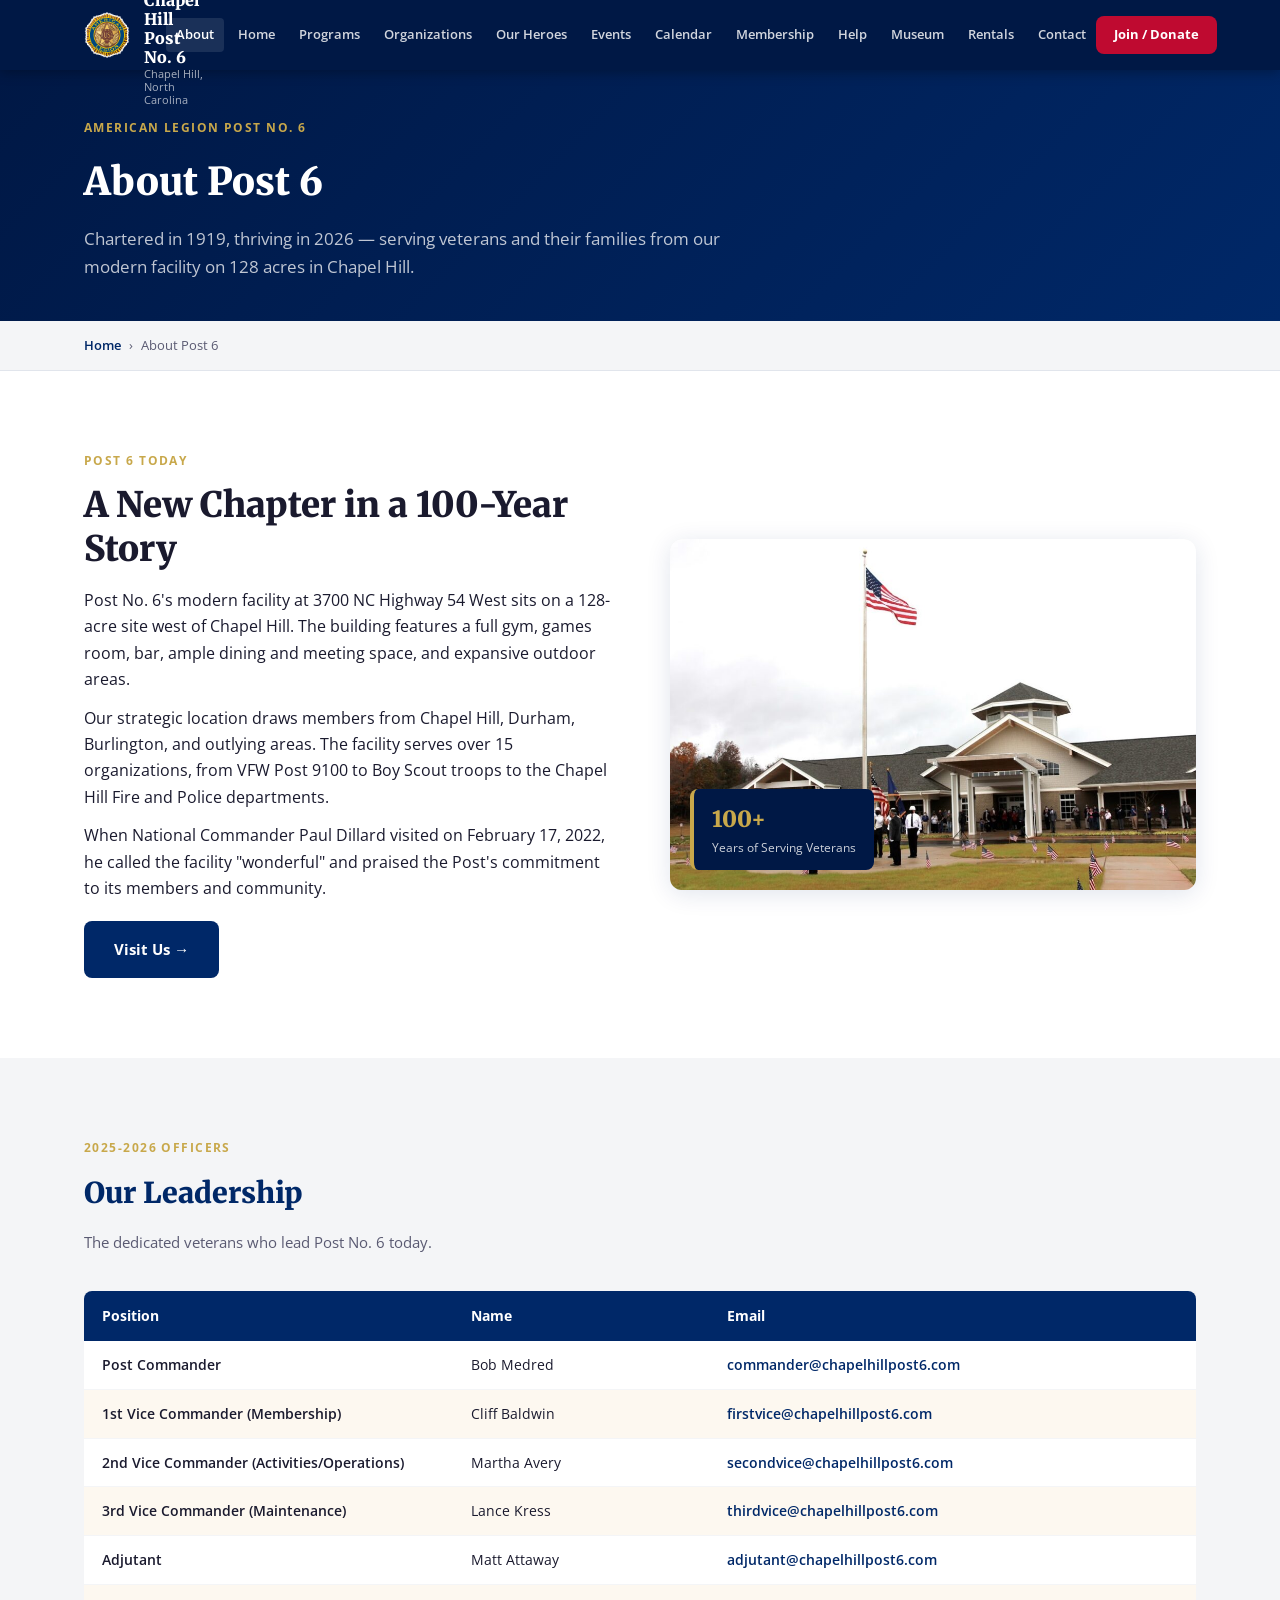
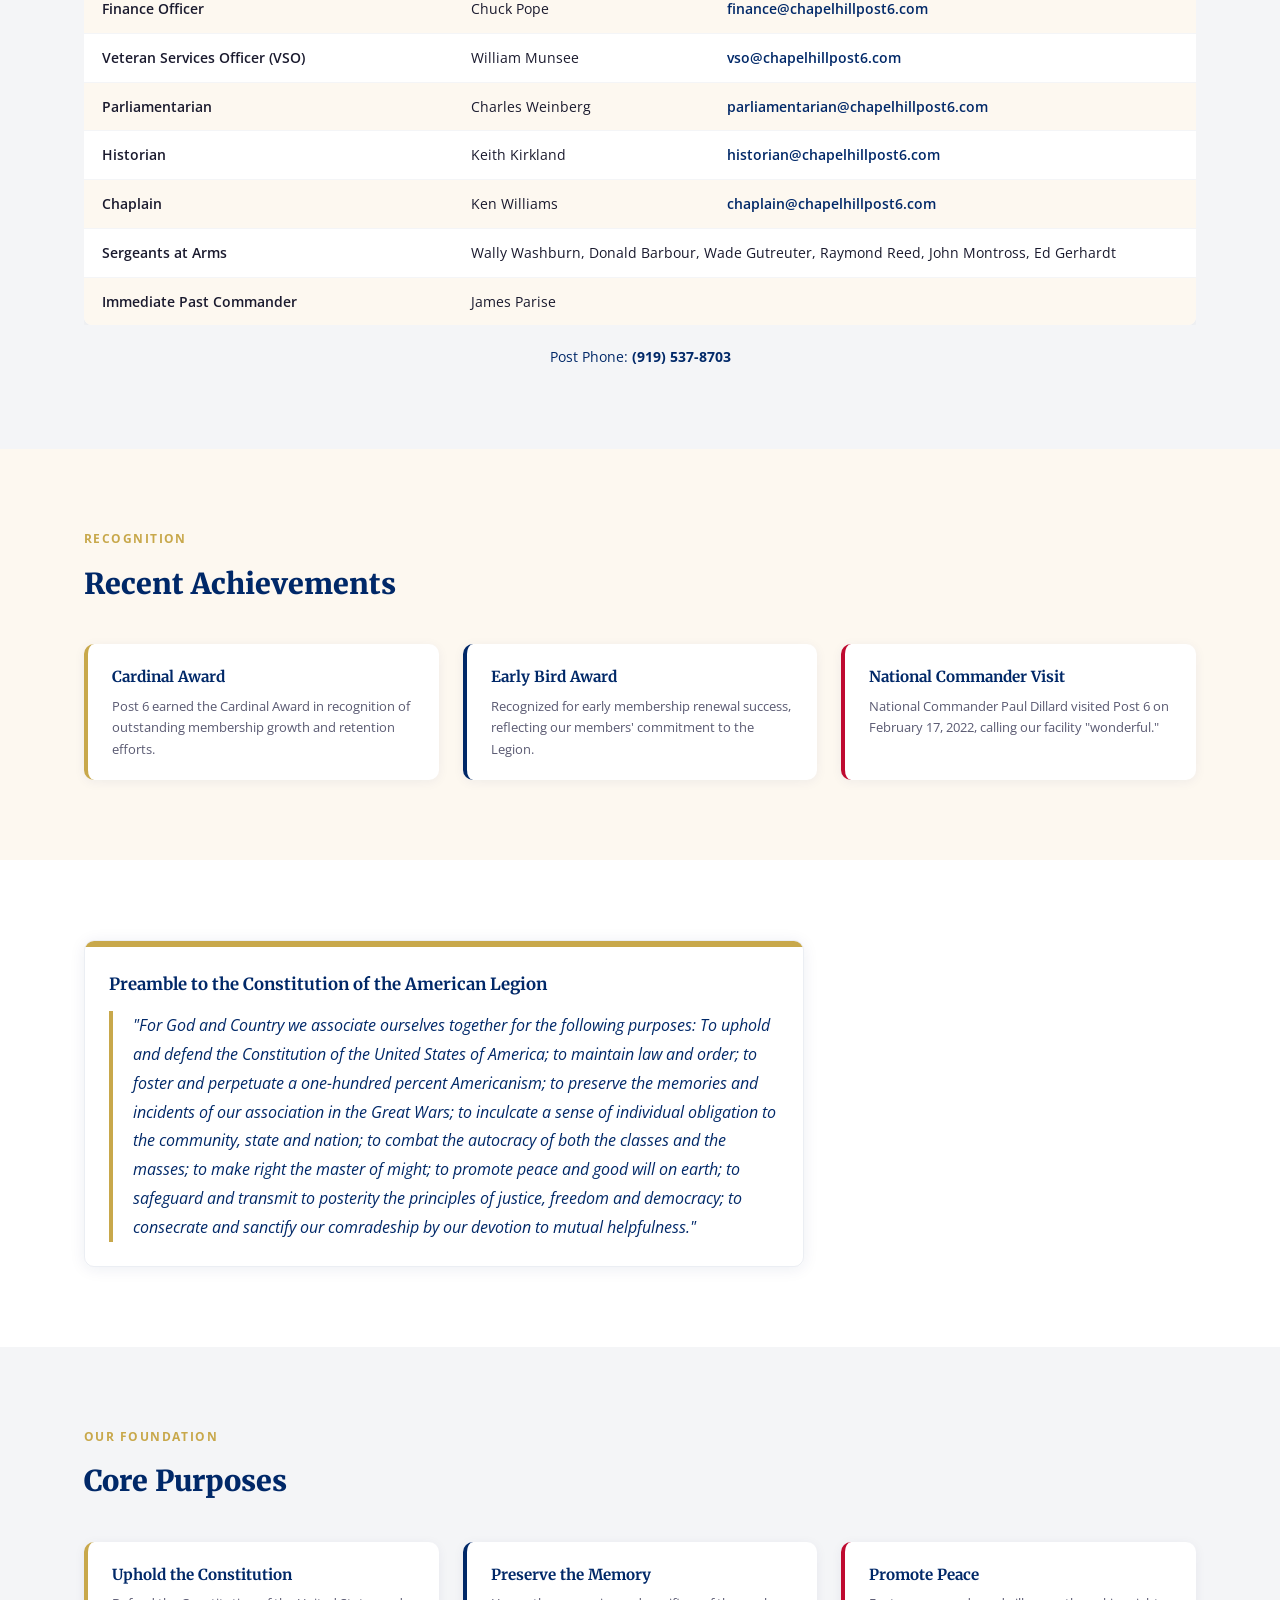
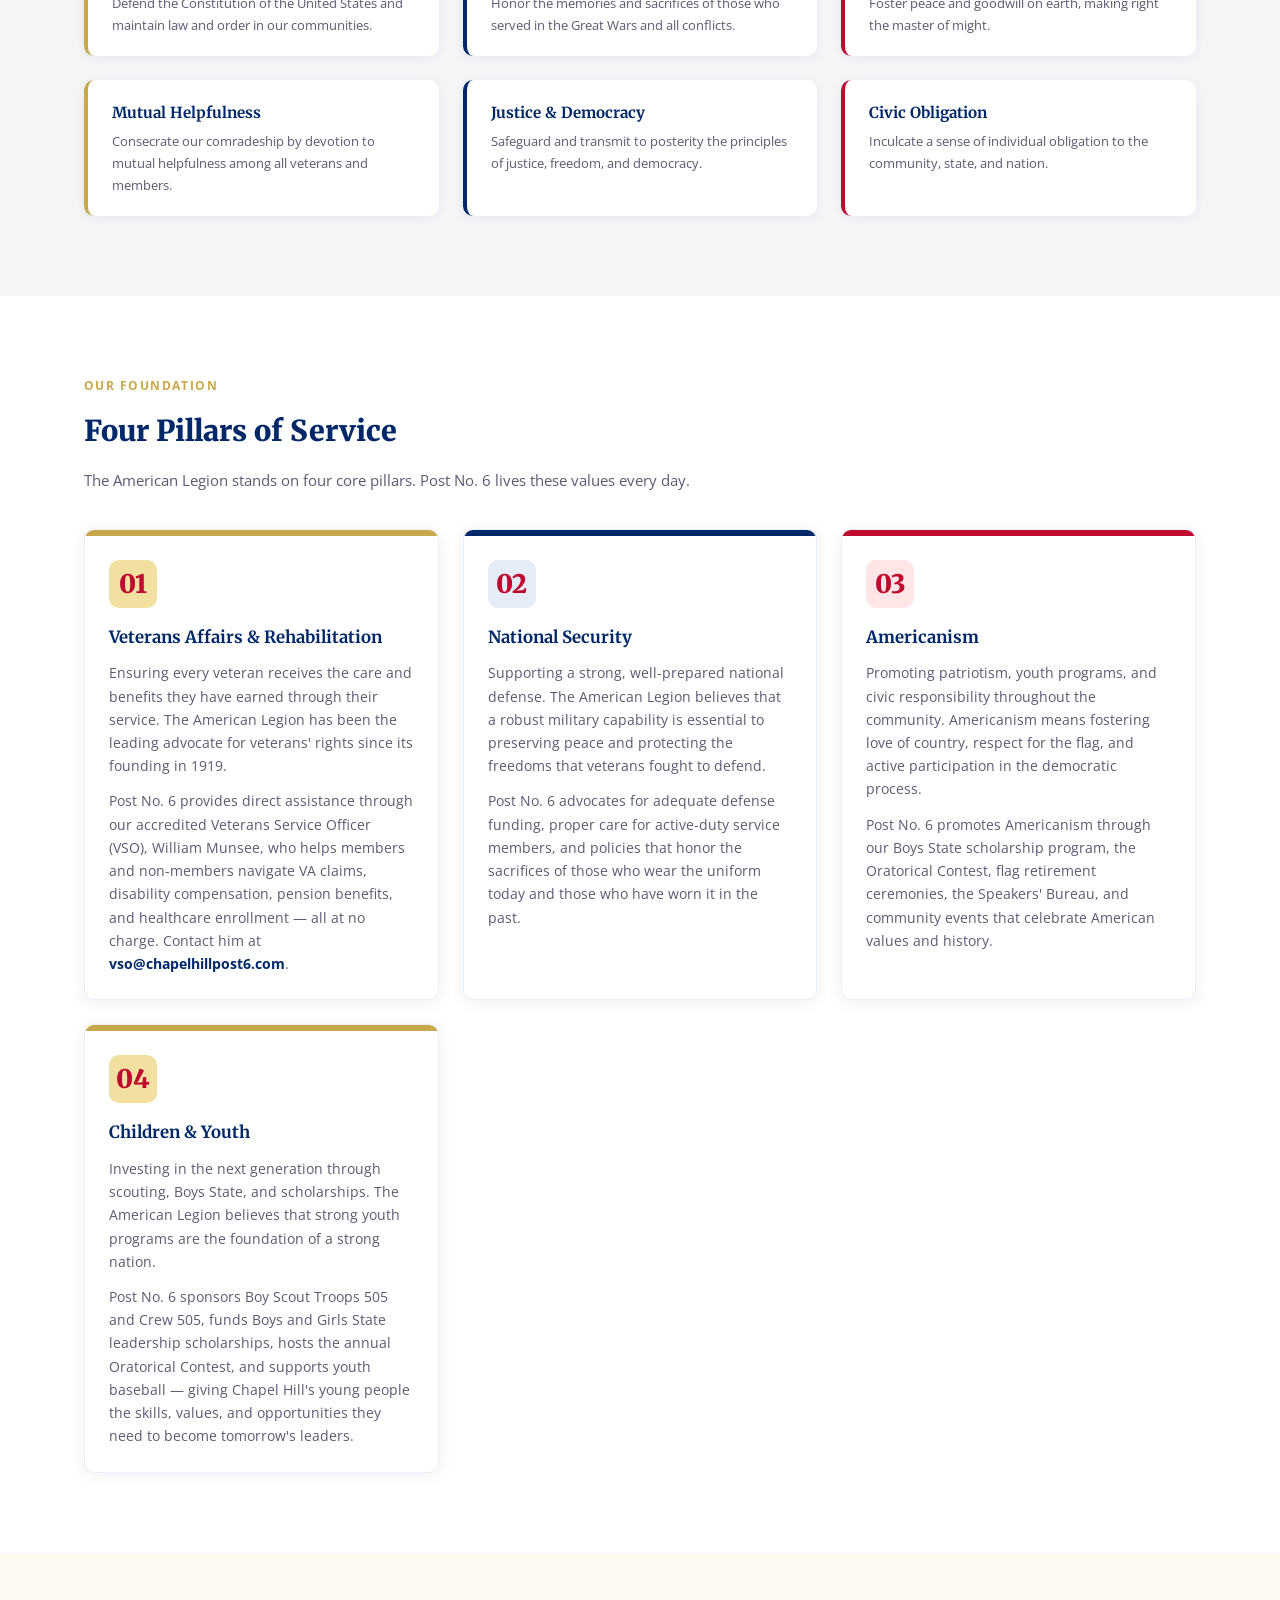
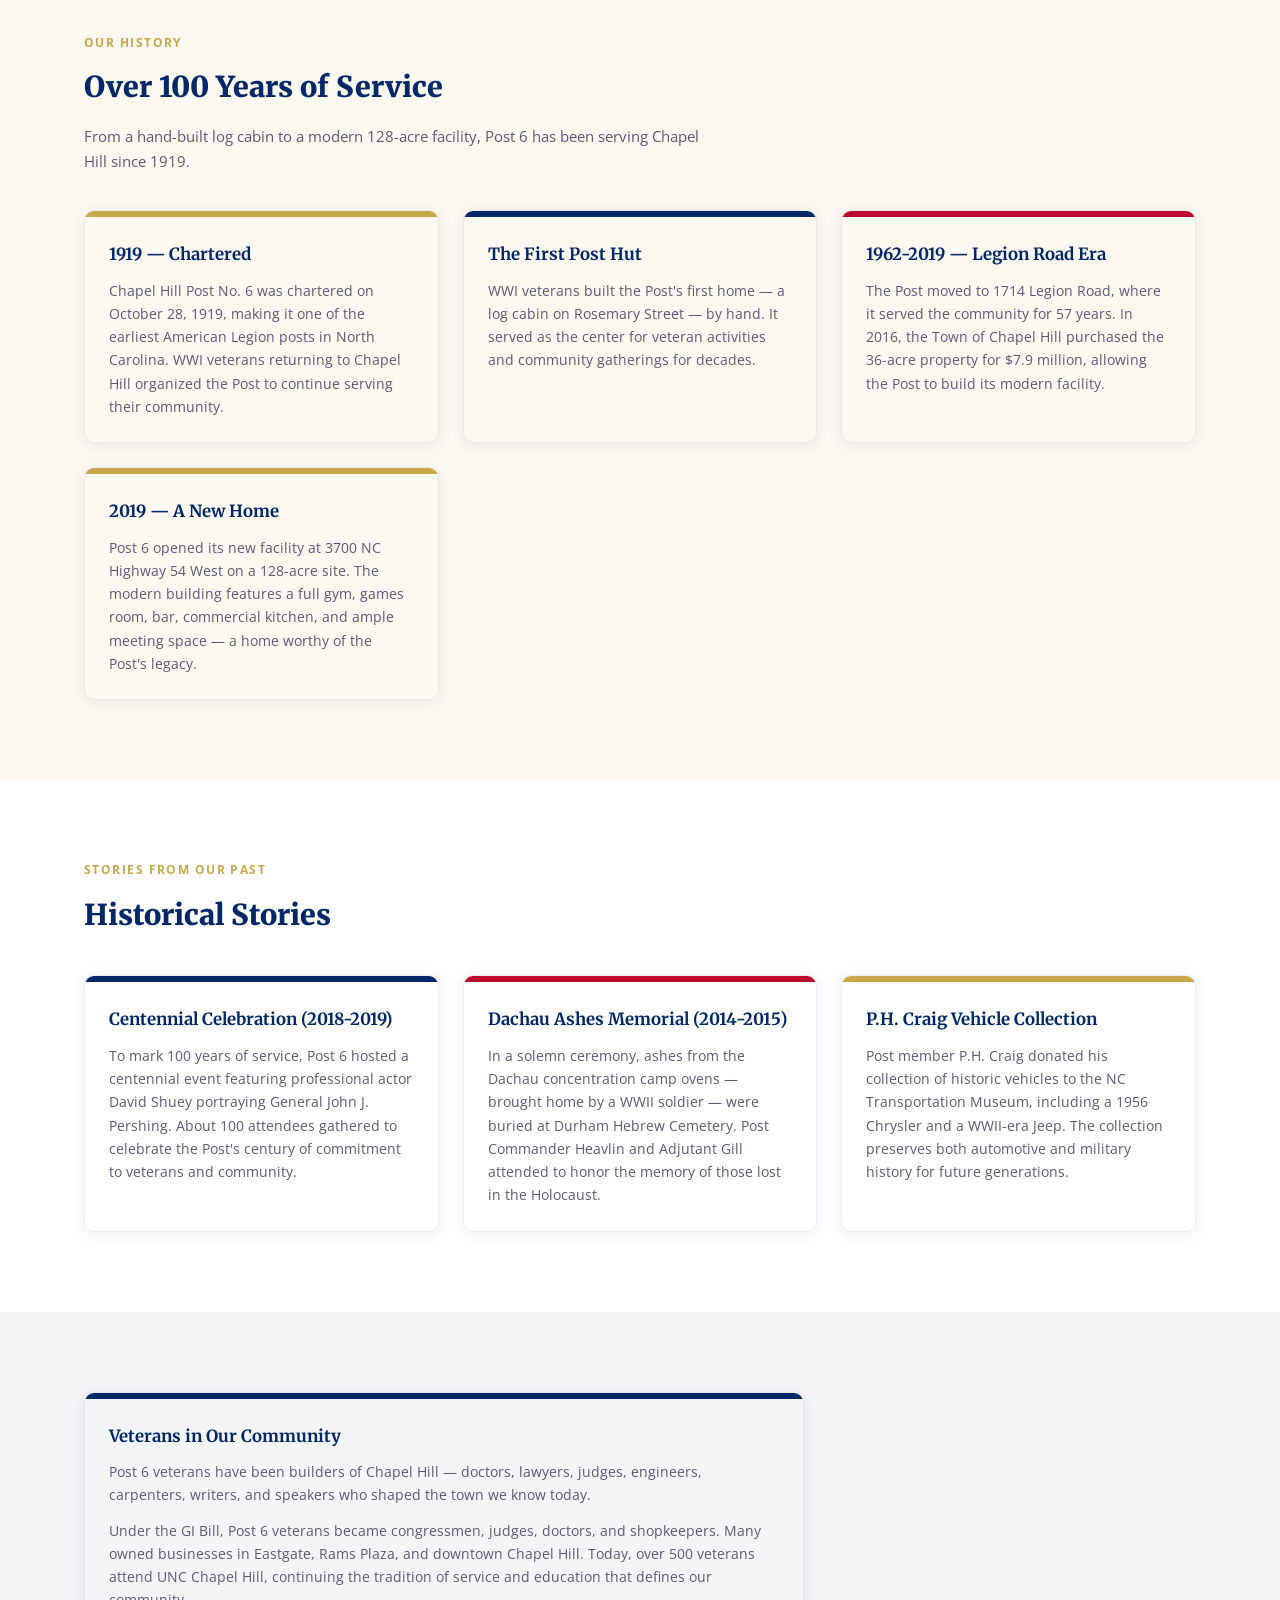
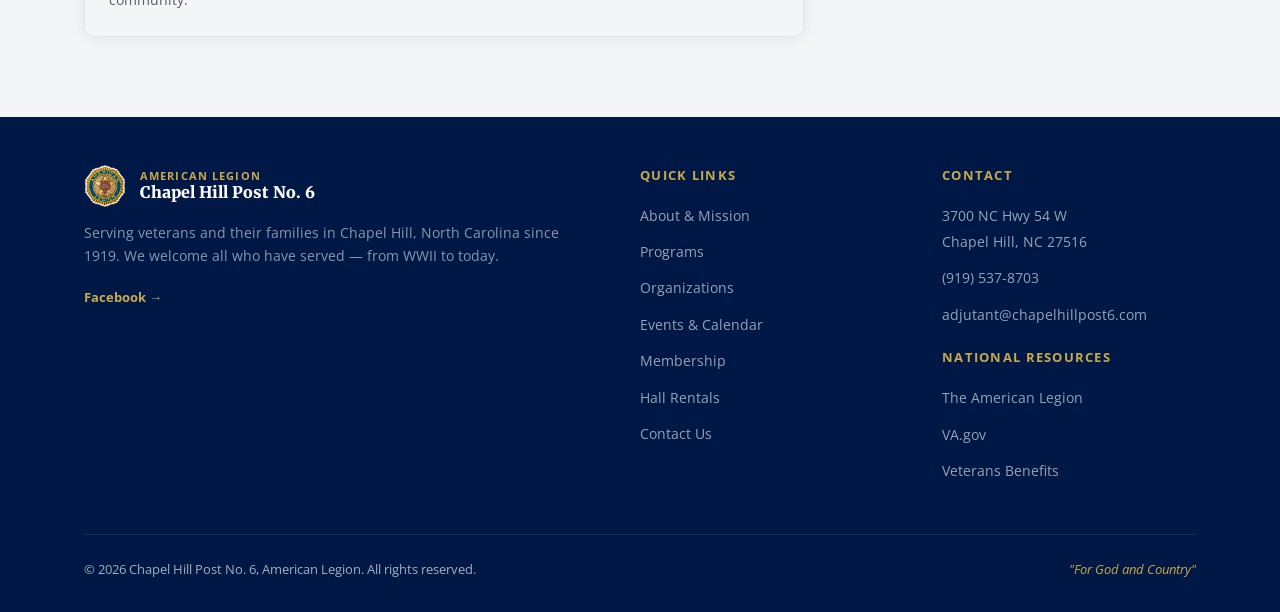
==== commit cdeab739: "Freshen all pages with 2023-2026 content and deeper historical context All 11 pages updated to lead " ====
--- a/about.html
+++ b/about.html
@@ -4,7 +4,7 @@
   <meta charset="UTF-8" />
   <meta name="viewport" content="width=device-width, initial-scale=1.0" />
   <title>About Post 6 — Chapel Hill Post No. 6, American Legion</title>
-  <meta name="description" content="Learn about Chapel Hill Post No. 6's mission, the American Legion Preamble, core purposes, and our four pillars of service." />
+  <meta name="description" content="Learn about Chapel Hill Post No. 6 — our new facility, leadership team, recent achievements, mission, four pillars of service, and over 100 years of history." />
   <link rel="preconnect" href="https://fonts.googleapis.com" />
   <link rel="preconnect" href="https://fonts.gstatic.com" crossorigin />
   <link href="https://fonts.googleapis.com/css2?family=Merriweather:wght@400;700;900&family=Open+Sans:wght@400;500;600;700&display=swap" rel="stylesheet" />
@@ -67,7 +67,7 @@
   <div class="container">
     <div class="label">American Legion Post No. 6</div>
     <h1>About Post 6</h1>
-    <p class="section-sub">Chapel Hill Post No. 6 — serving veterans and their families since 1919. Explore our mission and the four pillars that guide everything we do.</p>
+    <p class="section-sub">Chartered in 1919, thriving in 2026 — serving veterans and their families from our modern facility on 128 acres in Chapel Hill.</p>
   </div>
 </section>
 <div class="breadcrumb">
@@ -80,14 +80,150 @@
   </div>
 </div>
 
+<!-- ══ POST 6 TODAY ══════════════════════════════════════════ -->
+<section class="section">
+  <div class="container">
+    <div class="mission-grid">
+      <div class="fade-up">
+        <div class="label">Post 6 Today</div>
+        <h2 class="section-title">A New Chapter in a 100-Year Story</h2>
+        <p>Post No. 6's modern facility at 3700 NC Highway 54 West sits on a 128-acre site west of Chapel Hill. The building features a full gym, games room, bar, ample dining and meeting space, and expansive outdoor areas.</p>
+        <p style="margin-top:12px;">Our strategic location draws members from Chapel Hill, Durham, Burlington, and outlying areas. The facility serves over 15 organizations, from VFW Post 9100 to Boy Scout troops to the Chapel Hill Fire and Police departments.</p>
+        <p style="margin-top:12px;">When National Commander Paul Dillard visited on February 17, 2022, he called the facility "wonderful" and praised the Post's commitment to its members and community.</p>
+        <div style="margin-top:20px;">
+          <a href="contact.html" class="btn btn-navy">Visit Us &rarr;</a>
+        </div>
+      </div>
+      <div class="mission-img-wrap fade-up">
+        <img src="images/Building.jpg" alt="Chapel Hill Post No. 6 building" />
+        <div class="mission-img-badge">
+          <div class="big">100+</div>
+          <div class="sm">Years of Serving Veterans</div>
+        </div>
+      </div>
+    </div>
+  </div>
+</section>
+
+<!-- ══ OUR LEADERSHIP ═══════════════════════════════════════ -->
+<section class="section" style="background:var(--gray);">
+  <div class="container">
+    <div class="page-section-header fade-up">
+      <div class="label">2025-2026 Officers</div>
+      <h2>Our Leadership</h2>
+      <p>The dedicated veterans who lead Post No. 6 today.</p>
+    </div>
+
+    <div class="fade-up" style="overflow-x:auto;">
+      <table style="width:100%;border-collapse:collapse;background:var(--white);border-radius:8px;overflow:hidden;box-shadow:0 2px 8px rgba(0,0,0,0.06);">
+        <thead>
+          <tr style="background:var(--navy);color:var(--white);">
+            <th style="padding:14px 18px;text-align:left;font-size:.85rem;">Position</th>
+            <th style="padding:14px 18px;text-align:left;font-size:.85rem;">Name</th>
+            <th style="padding:14px 18px;text-align:left;font-size:.85rem;">Email</th>
+          </tr>
+        </thead>
+        <tbody>
+          <tr style="border-bottom:1px solid var(--gray);">
+            <td style="padding:12px 18px;font-weight:600;font-size:.9rem;">Post Commander</td>
+            <td style="padding:12px 18px;font-size:.9rem;">Bob Medred</td>
+            <td style="padding:12px 18px;font-size:.9rem;"><a href="mailto:commander@chapelhillpost6.com" style="color:var(--navy);font-weight:600;">commander@chapelhillpost6.com</a></td>
+          </tr>
+          <tr style="border-bottom:1px solid var(--gray);background:var(--cream);">
+            <td style="padding:12px 18px;font-weight:600;font-size:.9rem;">1st Vice Commander (Membership)</td>
+            <td style="padding:12px 18px;font-size:.9rem;">Cliff Baldwin</td>
+            <td style="padding:12px 18px;font-size:.9rem;"><a href="mailto:firstvice@chapelhillpost6.com" style="color:var(--navy);font-weight:600;">firstvice@chapelhillpost6.com</a></td>
+          </tr>
+          <tr style="border-bottom:1px solid var(--gray);">
+            <td style="padding:12px 18px;font-weight:600;font-size:.9rem;">2nd Vice Commander (Activities/Operations)</td>
+            <td style="padding:12px 18px;font-size:.9rem;">Martha Avery</td>
+            <td style="padding:12px 18px;font-size:.9rem;"><a href="mailto:secondvice@chapelhillpost6.com" style="color:var(--navy);font-weight:600;">secondvice@chapelhillpost6.com</a></td>
+          </tr>
+          <tr style="border-bottom:1px solid var(--gray);background:var(--cream);">
+            <td style="padding:12px 18px;font-weight:600;font-size:.9rem;">3rd Vice Commander (Maintenance)</td>
+            <td style="padding:12px 18px;font-size:.9rem;">Lance Kress</td>
+            <td style="padding:12px 18px;font-size:.9rem;"><a href="mailto:thirdvice@chapelhillpost6.com" style="color:var(--navy);font-weight:600;">thirdvice@chapelhillpost6.com</a></td>
+          </tr>
+          <tr style="border-bottom:1px solid var(--gray);">
+            <td style="padding:12px 18px;font-weight:600;font-size:.9rem;">Adjutant</td>
+            <td style="padding:12px 18px;font-size:.9rem;">Matt Attaway</td>
+            <td style="padding:12px 18px;font-size:.9rem;"><a href="mailto:adjutant@chapelhillpost6.com" style="color:var(--navy);font-weight:600;">adjutant@chapelhillpost6.com</a></td>
+          </tr>
+          <tr style="border-bottom:1px solid var(--gray);background:var(--cream);">
+            <td style="padding:12px 18px;font-weight:600;font-size:.9rem;">Finance Officer</td>
+            <td style="padding:12px 18px;font-size:.9rem;">Chuck Pope</td>
+            <td style="padding:12px 18px;font-size:.9rem;"><a href="mailto:finance@chapelhillpost6.com" style="color:var(--navy);font-weight:600;">finance@chapelhillpost6.com</a></td>
+          </tr>
+          <tr style="border-bottom:1px solid var(--gray);">
+            <td style="padding:12px 18px;font-weight:600;font-size:.9rem;">Veteran Services Officer (VSO)</td>
+            <td style="padding:12px 18px;font-size:.9rem;">William Munsee</td>
+            <td style="padding:12px 18px;font-size:.9rem;"><a href="mailto:vso@chapelhillpost6.com" style="color:var(--navy);font-weight:600;">vso@chapelhillpost6.com</a></td>
+          </tr>
+          <tr style="border-bottom:1px solid var(--gray);background:var(--cream);">
+            <td style="padding:12px 18px;font-weight:600;font-size:.9rem;">Parliamentarian</td>
+            <td style="padding:12px 18px;font-size:.9rem;">Charles Weinberg</td>
+            <td style="padding:12px 18px;font-size:.9rem;"><a href="mailto:parliamentarian@chapelhillpost6.com" style="color:var(--navy);font-weight:600;">parliamentarian@chapelhillpost6.com</a></td>
+          </tr>
+          <tr style="border-bottom:1px solid var(--gray);">
+            <td style="padding:12px 18px;font-weight:600;font-size:.9rem;">Historian</td>
+            <td style="padding:12px 18px;font-size:.9rem;">Keith Kirkland</td>
+            <td style="padding:12px 18px;font-size:.9rem;"><a href="mailto:historian@chapelhillpost6.com" style="color:var(--navy);font-weight:600;">historian@chapelhillpost6.com</a></td>
+          </tr>
+          <tr style="border-bottom:1px solid var(--gray);background:var(--cream);">
+            <td style="padding:12px 18px;font-weight:600;font-size:.9rem;">Chaplain</td>
+            <td style="padding:12px 18px;font-size:.9rem;">Ken Williams</td>
+            <td style="padding:12px 18px;font-size:.9rem;"><a href="mailto:chaplain@chapelhillpost6.com" style="color:var(--navy);font-weight:600;">chaplain@chapelhillpost6.com</a></td>
+          </tr>
+          <tr style="border-bottom:1px solid var(--gray);">
+            <td style="padding:12px 18px;font-weight:600;font-size:.9rem;">Sergeants at Arms</td>
+            <td style="padding:12px 18px;font-size:.9rem;" colspan="2">Wally Washburn, Donald Barbour, Wade Gutreuter, Raymond Reed, John Montross, Ed Gerhardt</td>
+          </tr>
+          <tr style="background:var(--cream);">
+            <td style="padding:12px 18px;font-weight:600;font-size:.9rem;">Immediate Past Commander</td>
+            <td style="padding:12px 18px;font-size:.9rem;" colspan="2">James Parise</td>
+          </tr>
+        </tbody>
+      </table>
+    </div>
+
+    <div style="text-align:center;margin-top:20px;" class="fade-up">
+      <p style="font-size:.9rem;color:var(--navy);">Post Phone: <a href="tel:+19195378703" style="color:var(--navy);font-weight:700;">(919) 537-8703</a></p>
+    </div>
+  </div>
+</section>
+
+<!-- ══ RECENT ACHIEVEMENTS ═══════════════════════════════════ -->
+<section class="section" style="background:var(--cream);">
+  <div class="container">
+    <div class="page-section-header fade-up">
+      <div class="label">Recognition</div>
+      <h2>Recent Achievements</h2>
+    </div>
+
+    <div class="content-grid fade-up">
+      <div class="purpose-card">
+        <h4>Cardinal Award</h4>
+        <p>Post 6 earned the Cardinal Award in recognition of outstanding membership growth and retention efforts.</p>
+      </div>
+      <div class="purpose-card navy-border">
+        <h4>Early Bird Award</h4>
+        <p>Recognized for early membership renewal success, reflecting our members' commitment to the Legion.</p>
+      </div>
+      <div class="purpose-card red-border">
+        <h4>National Commander Visit</h4>
+        <p>National Commander Paul Dillard visited Post 6 on February 17, 2022, calling our facility "wonderful."</p>
+      </div>
+    </div>
+  </div>
+</section>
+
 <!-- ══ THE PREAMBLE ══════════════════════════════════════════ -->
-<section class="section" style="background:var(--cream);">
+<section class="section">
   <div class="container">
     <div class="fade-up">
       <div class="prog-card" style="max-width:720px;">
         <div class="prog-card-top gold"></div>
         <div class="prog-card-body">
-          <div class="prog-icon gold-bg">📜</div>
           <h3>Preamble to the Constitution of the American Legion</h3>
           <p style="font-style:italic;font-size:1rem;line-height:1.8;color:var(--navy);border-left:4px solid var(--gold);padding-left:20px;margin-top:12px;">
             "For God and Country we associate ourselves together for the following purposes: To uphold and defend the Constitution of the United States of America; to maintain law and order; to foster and perpetuate a one-hundred percent Americanism; to preserve the memories and incidents of our association in the Great Wars; to inculcate a sense of individual obligation to the community, state and nation; to combat the autocracy of both the classes and the masses; to make right the master of might; to promote peace and good will on earth; to safeguard and transmit to posterity the principles of justice, freedom and democracy; to consecrate and sanctify our comradeship by our devotion to mutual helpfulness."
@@ -99,7 +235,7 @@
 </section>
 
 <!-- ══ CORE PURPOSES ═════════════════════════════════════════ -->
-<section class="section">
+<section class="section" style="background:var(--gray);">
   <div class="container">
     <div class="page-section-header fade-up">
       <div class="label">Our Foundation</div>
@@ -107,96 +243,28 @@
     </div>
     <div class="content-grid fade-up">
       <div class="purpose-card">
-        <div class="purpose-icon">🇺🇸</div>
         <h4>Uphold the Constitution</h4>
         <p>Defend the Constitution of the United States and maintain law and order in our communities.</p>
       </div>
       <div class="purpose-card navy-border">
-        <div class="purpose-icon">🎖️</div>
         <h4>Preserve the Memory</h4>
         <p>Honor the memories and sacrifices of those who served in the Great Wars and all conflicts.</p>
       </div>
       <div class="purpose-card red-border">
-        <div class="purpose-icon">🕊️</div>
         <h4>Promote Peace</h4>
         <p>Foster peace and goodwill on earth, making right the master of might.</p>
       </div>
       <div class="purpose-card">
-        <div class="purpose-icon">🤝</div>
         <h4>Mutual Helpfulness</h4>
         <p>Consecrate our comradeship by devotion to mutual helpfulness among all veterans and members.</p>
       </div>
       <div class="purpose-card navy-border">
-        <div class="purpose-icon">⚖️</div>
         <h4>Justice &amp; Democracy</h4>
         <p>Safeguard and transmit to posterity the principles of justice, freedom, and democracy.</p>
       </div>
       <div class="purpose-card red-border">
-        <div class="purpose-icon">🏛️</div>
         <h4>Civic Obligation</h4>
         <p>Inculcate a sense of individual obligation to the community, state, and nation.</p>
-      </div>
-    </div>
-  </div>
-</section>
-
-<!-- ══ OUR MISSION ═══════════════════════════════════════════ -->
-<section class="section" style="background:var(--gray);">
-  <div class="container">
-    <div class="fade-up">
-      <div class="prog-card" style="max-width:680px;">
-        <div class="prog-card-top gold"></div>
-        <div class="prog-card-body">
-          <div class="prog-icon gold-bg">🎯</div>
-          <h3>Our Mission</h3>
-          <p>Our mission is to further promote the interests of our organization and our members by fulfilling the mission of the American Legion, as stated in our constitution's preamble, within our community.</p>
-          <p style="margin-top:12px;">Chapel Hill Post No. 6 has been living this mission since 1919 — serving veterans, supporting families, and strengthening the community we call home.</p>
-        </div>
-      </div>
-    </div>
-  </div>
-</section>
-
-<!-- ══ OUR COMMITMENT TO MEMBERS ═════════════════════════════ -->
-<section class="section">
-  <div class="container">
-    <div class="page-section-header fade-up">
-      <div class="label">Our Commitment</div>
-      <h2>Growing Our Membership</h2>
-    </div>
-    <div class="fade-up">
-      <div class="prog-card" style="max-width:680px;">
-        <div class="prog-card-top navy"></div>
-        <div class="prog-card-body">
-          <div class="prog-icon navy-bg">👥</div>
-          <h3>Growing Our Membership</h3>
-          <p>We seek to add new members so that we will be able to grow and serve area veterans — both members and non-members.</p>
-          <p style="margin-top:12px;">A larger, stronger Post means more resources to serve veterans in Chapel Hill and Orange County. Whether you're a veteran yourself or a family member of one who served, there's a place for you at Post No. 6.</p>
-          <div style="margin-top:20px;display:flex;gap:12px;flex-wrap:wrap;">
-            <a href="https://mylegion.org/personifyebusiness/Membership/Join/MembershipJoinRegistration/ProductId/134075/RateCode/DMS_1YR_RATE4/sourcecode/OLJOIN045#mylegion" target="_blank" rel="noopener" class="btn btn-gold" style="font-size:.83rem;padding:10px 18px;">Join Online</a>
-            <a href="mailto:adjutant@alpost6.org" class="btn" style="font-size:.83rem;padding:10px 18px;background:var(--gray);color:var(--navy);border:2px solid var(--navy);">Contact the Post</a>
-          </div>
-        </div>
-      </div>
-    </div>
-  </div>
-</section>
-
-<!-- ══ FELLOWSHIP & COMMUNITY ════════════════════════════════ -->
-<section class="section" style="background:var(--cream);">
-  <div class="container">
-    <div class="fade-up">
-      <div class="prog-card" style="max-width:680px;">
-        <div class="prog-card-top red"></div>
-        <div class="prog-card-body">
-          <div class="prog-icon red-bg">🤝</div>
-          <h3>Fellowship &amp; Service</h3>
-          <p>We also want to take time to enjoy the fellowship of those who have served their country. Now that we are home, there is much for us to do together working on projects.</p>
-          <p style="margin-top:12px;">From monthly socials and dinners to community projects and veteran outreach, Post No. 6 is a place where veterans find camaraderie, purpose, and the satisfaction of continued service — right here in Chapel Hill.</p>
-          <div style="margin-top:20px;">
-            <a href="contact.html" class="btn btn-navy" style="font-size:.83rem;padding:10px 18px;">Visit Us &rarr;</a>
-          </div>
-        </div>
       </div>
     </div>
   </div>
@@ -218,7 +286,7 @@
           <div class="prog-icon gold-bg" style="font-size:1.6rem;font-family:'Merriweather',serif;font-weight:900;color:var(--red);">01</div>
           <h3>Veterans Affairs &amp; Rehabilitation</h3>
           <p>Ensuring every veteran receives the care and benefits they have earned through their service. The American Legion has been the leading advocate for veterans' rights since its founding in 1919.</p>
-          <p style="margin-top:12px;">Post No. 6 provides direct assistance through our accredited Veterans Service Officer (VSO), who helps members and non-members navigate VA claims, disability compensation, pension benefits, and healthcare enrollment — all at no charge.</p>
+          <p style="margin-top:12px;">Post No. 6 provides direct assistance through our accredited Veterans Service Officer (VSO), William Munsee, who helps members and non-members navigate VA claims, disability compensation, pension benefits, and healthcare enrollment — all at no charge. Contact him at <a href="mailto:vso@chapelhillpost6.com" style="color:var(--navy);font-weight:700;">vso@chapelhillpost6.com</a>.</p>
         </div>
       </div>
 
@@ -249,6 +317,103 @@
           <h3>Children &amp; Youth</h3>
           <p>Investing in the next generation through scouting, Boys State, and scholarships. The American Legion believes that strong youth programs are the foundation of a strong nation.</p>
           <p style="margin-top:12px;">Post No. 6 sponsors Boy Scout Troops 505 and Crew 505, funds Boys and Girls State leadership scholarships, hosts the annual Oratorical Contest, and supports youth baseball — giving Chapel Hill's young people the skills, values, and opportunities they need to become tomorrow's leaders.</p>
+        </div>
+      </div>
+    </div>
+  </div>
+</section>
+
+<!-- ══ OUR HISTORY ═══════════════════════════════════════════ -->
+<section class="section" style="background:var(--cream);">
+  <div class="container">
+    <div class="page-section-header fade-up">
+      <div class="label">Our History</div>
+      <h2>Over 100 Years of Service</h2>
+      <p>From a hand-built log cabin to a modern 128-acre facility, Post 6 has been serving Chapel Hill since 1919.</p>
+    </div>
+
+    <div class="content-grid-2">
+      <div class="prog-card fade-up" style="max-width:100%;">
+        <div class="prog-card-top gold"></div>
+        <div class="prog-card-body">
+          <h3>1919 — Chartered</h3>
+          <p>Chapel Hill Post No. 6 was chartered on October 28, 1919, making it one of the earliest American Legion posts in North Carolina. WWI veterans returning to Chapel Hill organized the Post to continue serving their community.</p>
+        </div>
+      </div>
+
+      <div class="prog-card fade-up" style="max-width:100%;">
+        <div class="prog-card-top navy"></div>
+        <div class="prog-card-body">
+          <h3>The First Post Hut</h3>
+          <p>WWI veterans built the Post's first home — a log cabin on Rosemary Street — by hand. It served as the center for veteran activities and community gatherings for decades.</p>
+        </div>
+      </div>
+
+      <div class="prog-card fade-up" style="max-width:100%;">
+        <div class="prog-card-top red"></div>
+        <div class="prog-card-body">
+          <h3>1962-2019 — Legion Road Era</h3>
+          <p>The Post moved to 1714 Legion Road, where it served the community for 57 years. In 2016, the Town of Chapel Hill purchased the 36-acre property for $7.9 million, allowing the Post to build its modern facility.</p>
+        </div>
+      </div>
+
+      <div class="prog-card fade-up" style="max-width:100%;">
+        <div class="prog-card-top gold"></div>
+        <div class="prog-card-body">
+          <h3>2019 — A New Home</h3>
+          <p>Post 6 opened its new facility at 3700 NC Highway 54 West on a 128-acre site. The modern building features a full gym, games room, bar, commercial kitchen, and ample meeting space — a home worthy of the Post's legacy.</p>
+        </div>
+      </div>
+    </div>
+  </div>
+</section>
+
+<!-- ══ HISTORICAL STORIES ════════════════════════════════════ -->
+<section class="section">
+  <div class="container">
+    <div class="page-section-header fade-up">
+      <div class="label">Stories From Our Past</div>
+      <h2>Historical Stories</h2>
+    </div>
+
+    <div class="content-grid-2">
+      <div class="prog-card fade-up" style="max-width:100%;">
+        <div class="prog-card-top navy"></div>
+        <div class="prog-card-body">
+          <h3>Centennial Celebration (2018-2019)</h3>
+          <p>To mark 100 years of service, Post 6 hosted a centennial event featuring professional actor David Shuey portraying General John J. Pershing. About 100 attendees gathered to celebrate the Post's century of commitment to veterans and community.</p>
+        </div>
+      </div>
+
+      <div class="prog-card fade-up" style="max-width:100%;">
+        <div class="prog-card-top red"></div>
+        <div class="prog-card-body">
+          <h3>Dachau Ashes Memorial (2014-2015)</h3>
+          <p>In a solemn ceremony, ashes from the Dachau concentration camp ovens — brought home by a WWII soldier — were buried at Durham Hebrew Cemetery. Post Commander Heavlin and Adjutant Gill attended to honor the memory of those lost in the Holocaust.</p>
+        </div>
+      </div>
+
+      <div class="prog-card fade-up" style="max-width:100%;">
+        <div class="prog-card-top gold"></div>
+        <div class="prog-card-body">
+          <h3>P.H. Craig Vehicle Collection</h3>
+          <p>Post member P.H. Craig donated his collection of historic vehicles to the NC Transportation Museum, including a 1956 Chrysler and a WWII-era Jeep. The collection preserves both automotive and military history for future generations.</p>
+        </div>
+      </div>
+    </div>
+  </div>
+</section>
+
+<!-- ══ VETERANS IN OUR COMMUNITY ═════════════════════════════ -->
+<section class="section" style="background:var(--gray);">
+  <div class="container">
+    <div class="fade-up">
+      <div class="prog-card" style="max-width:720px;">
+        <div class="prog-card-top navy"></div>
+        <div class="prog-card-body">
+          <h3>Veterans in Our Community</h3>
+          <p>Post 6 veterans have been builders of Chapel Hill — doctors, lawyers, judges, engineers, carpenters, writers, and speakers who shaped the town we know today.</p>
+          <p style="margin-top:12px;">Under the GI Bill, Post 6 veterans became congressmen, judges, doctors, and shopkeepers. Many owned businesses in Eastgate, Rams Plaza, and downtown Chapel Hill. Today, over 500 veterans attend UNC Chapel Hill, continuing the tradition of service and education that defines our community.</p>
         </div>
       </div>
     </div>
@@ -289,7 +454,7 @@
         <ul>
           <li><a href="https://maps.google.com/?q=3700+NC+Hwy+54+W+Chapel+Hill+NC" target="_blank">3700 NC Hwy 54 W<br/>Chapel Hill, NC 27516</a></li>
           <li><a href="tel:+19195378703">(919) 537-8703</a></li>
-          <li><a href="mailto:adjutant@alpost6.org">adjutant@alpost6.org</a></li>
+          <li><a href="mailto:adjutant@chapelhillpost6.com">adjutant@chapelhillpost6.com</a></li>
         </ul>
         <div style="margin-top:20px;">
           <h4>National Resources</h4>
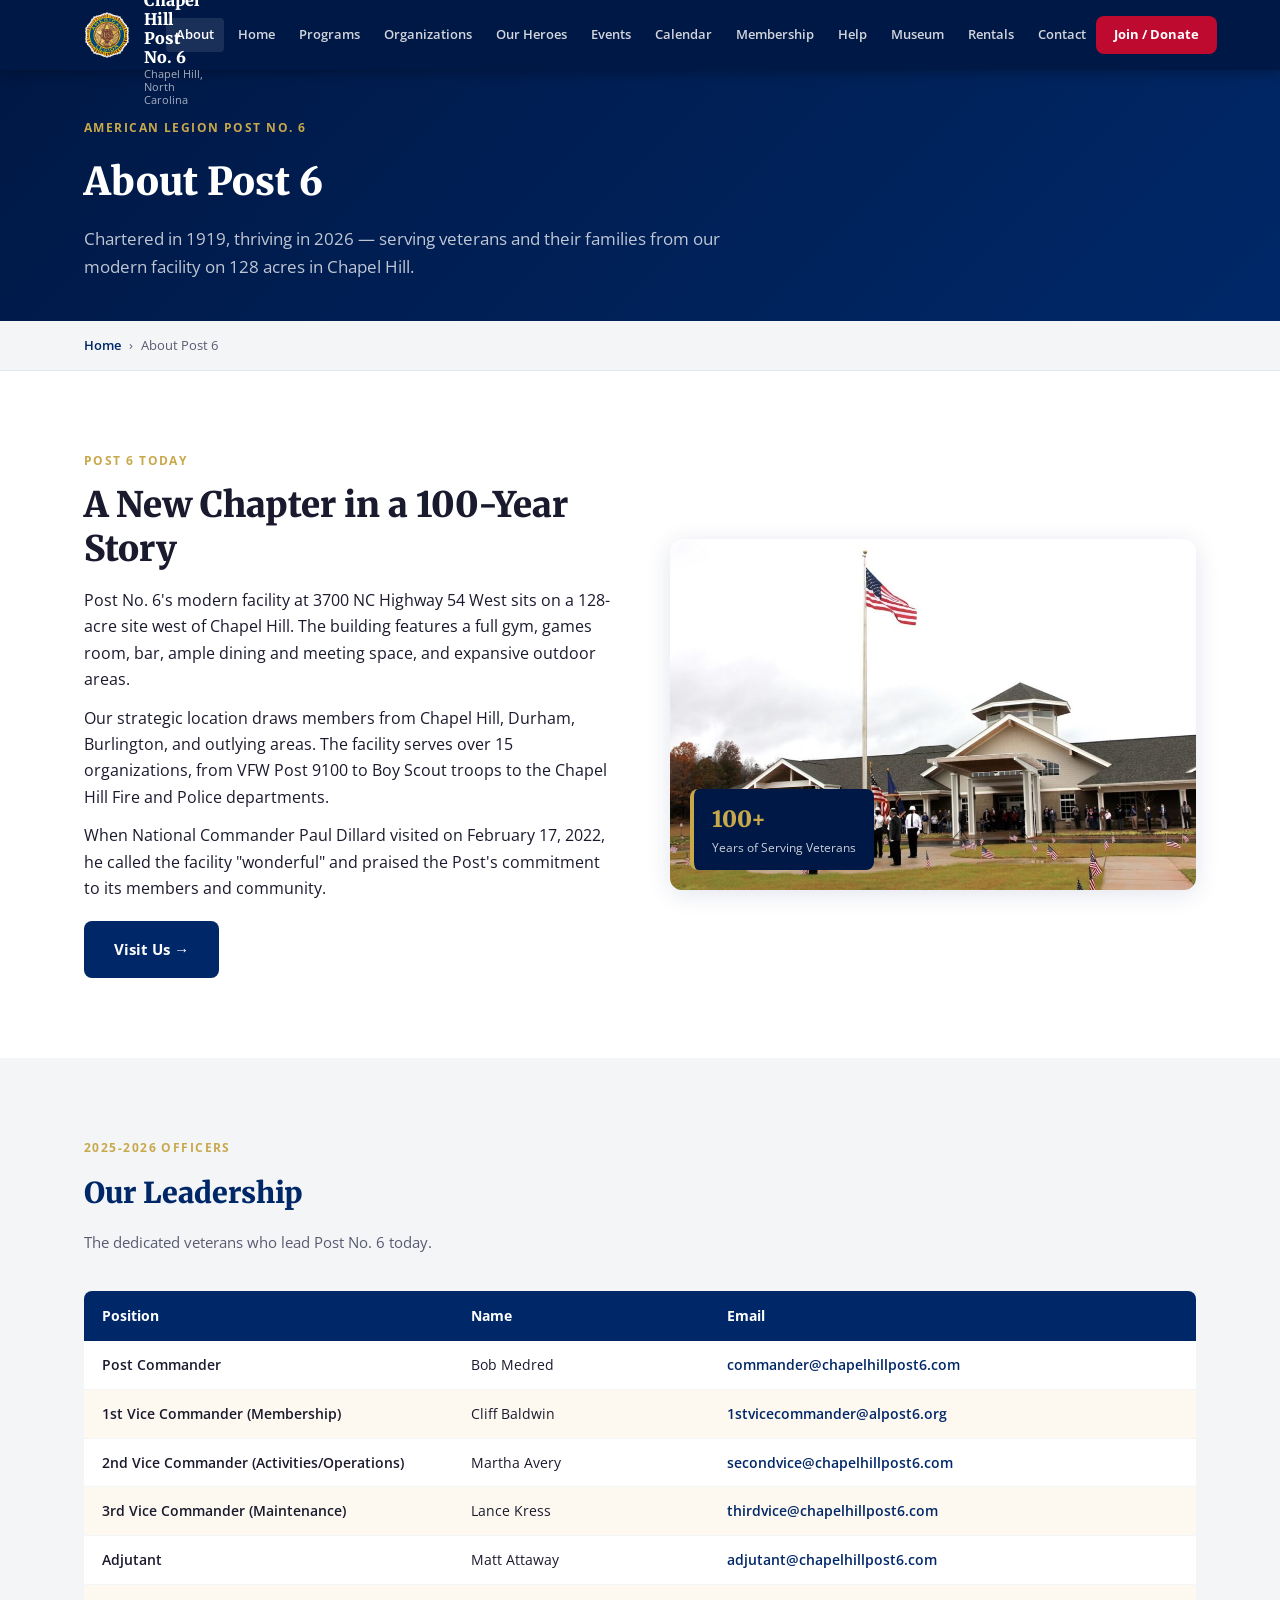
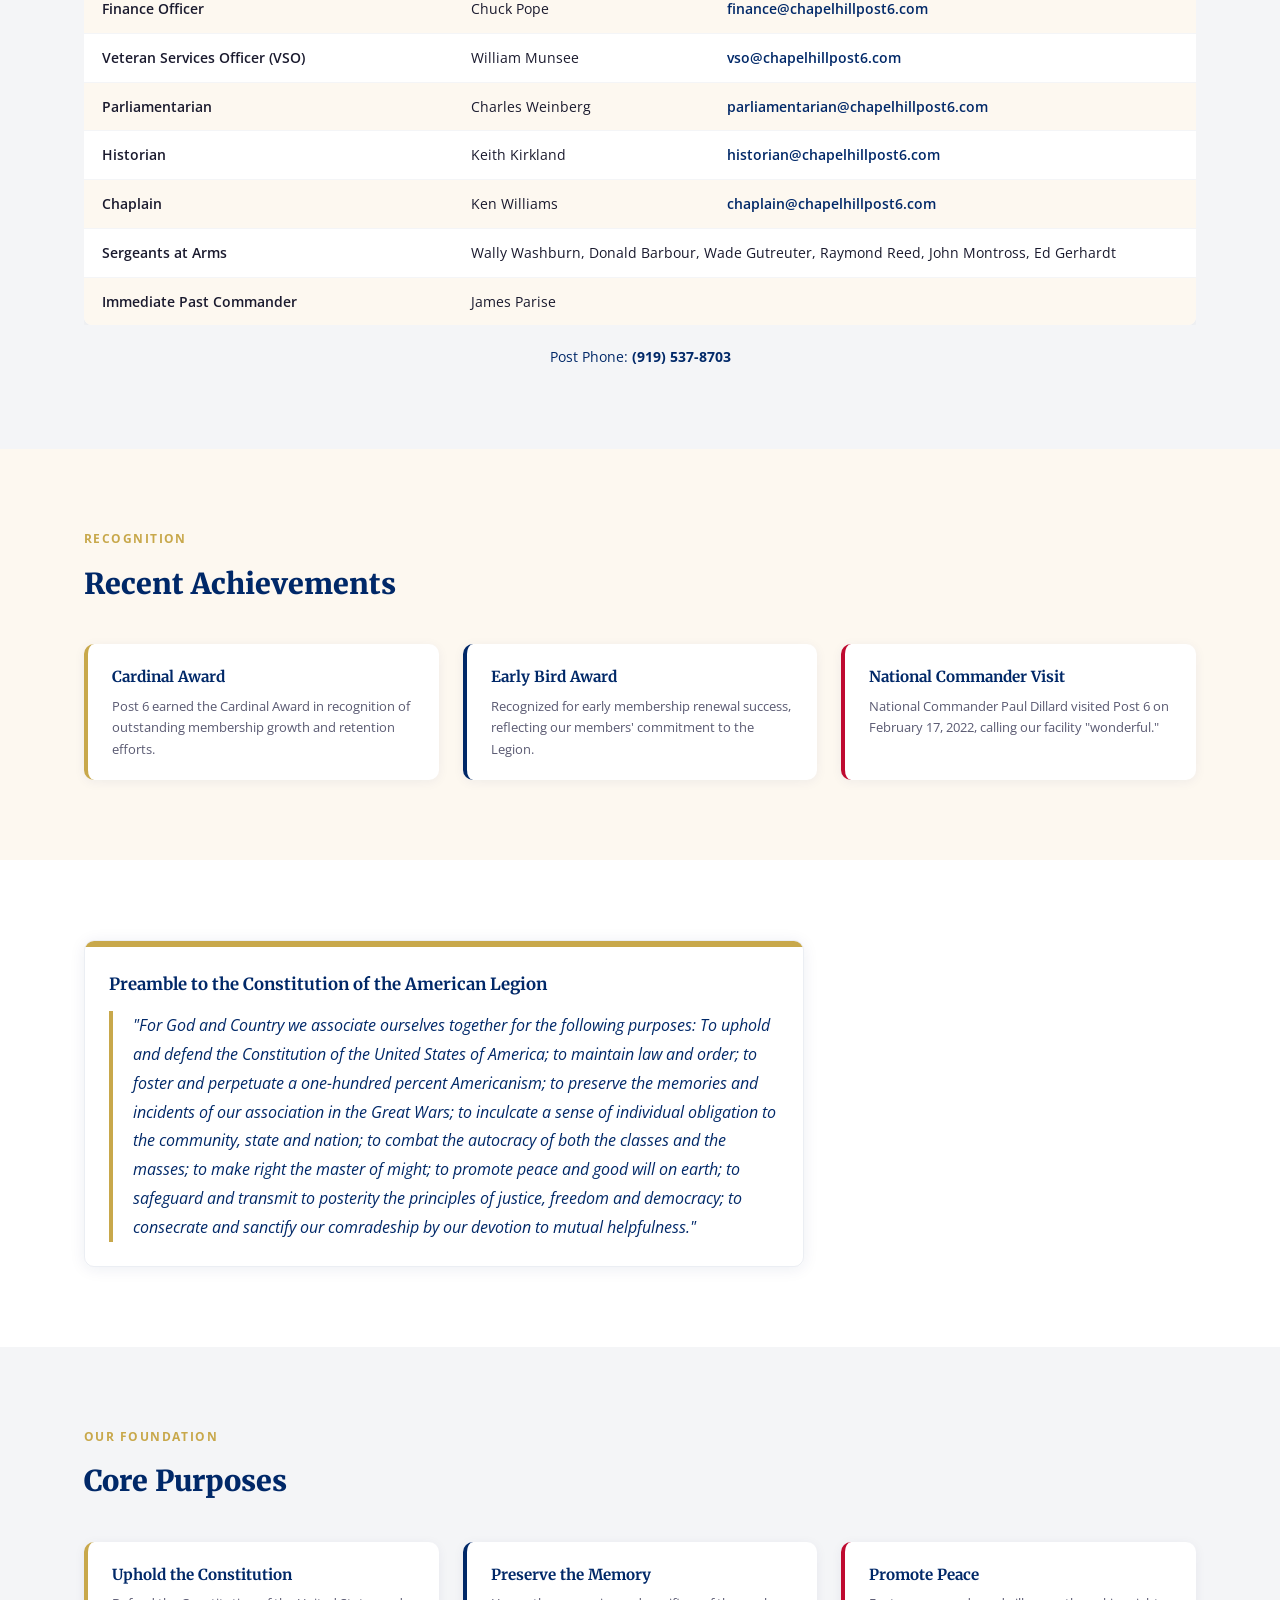
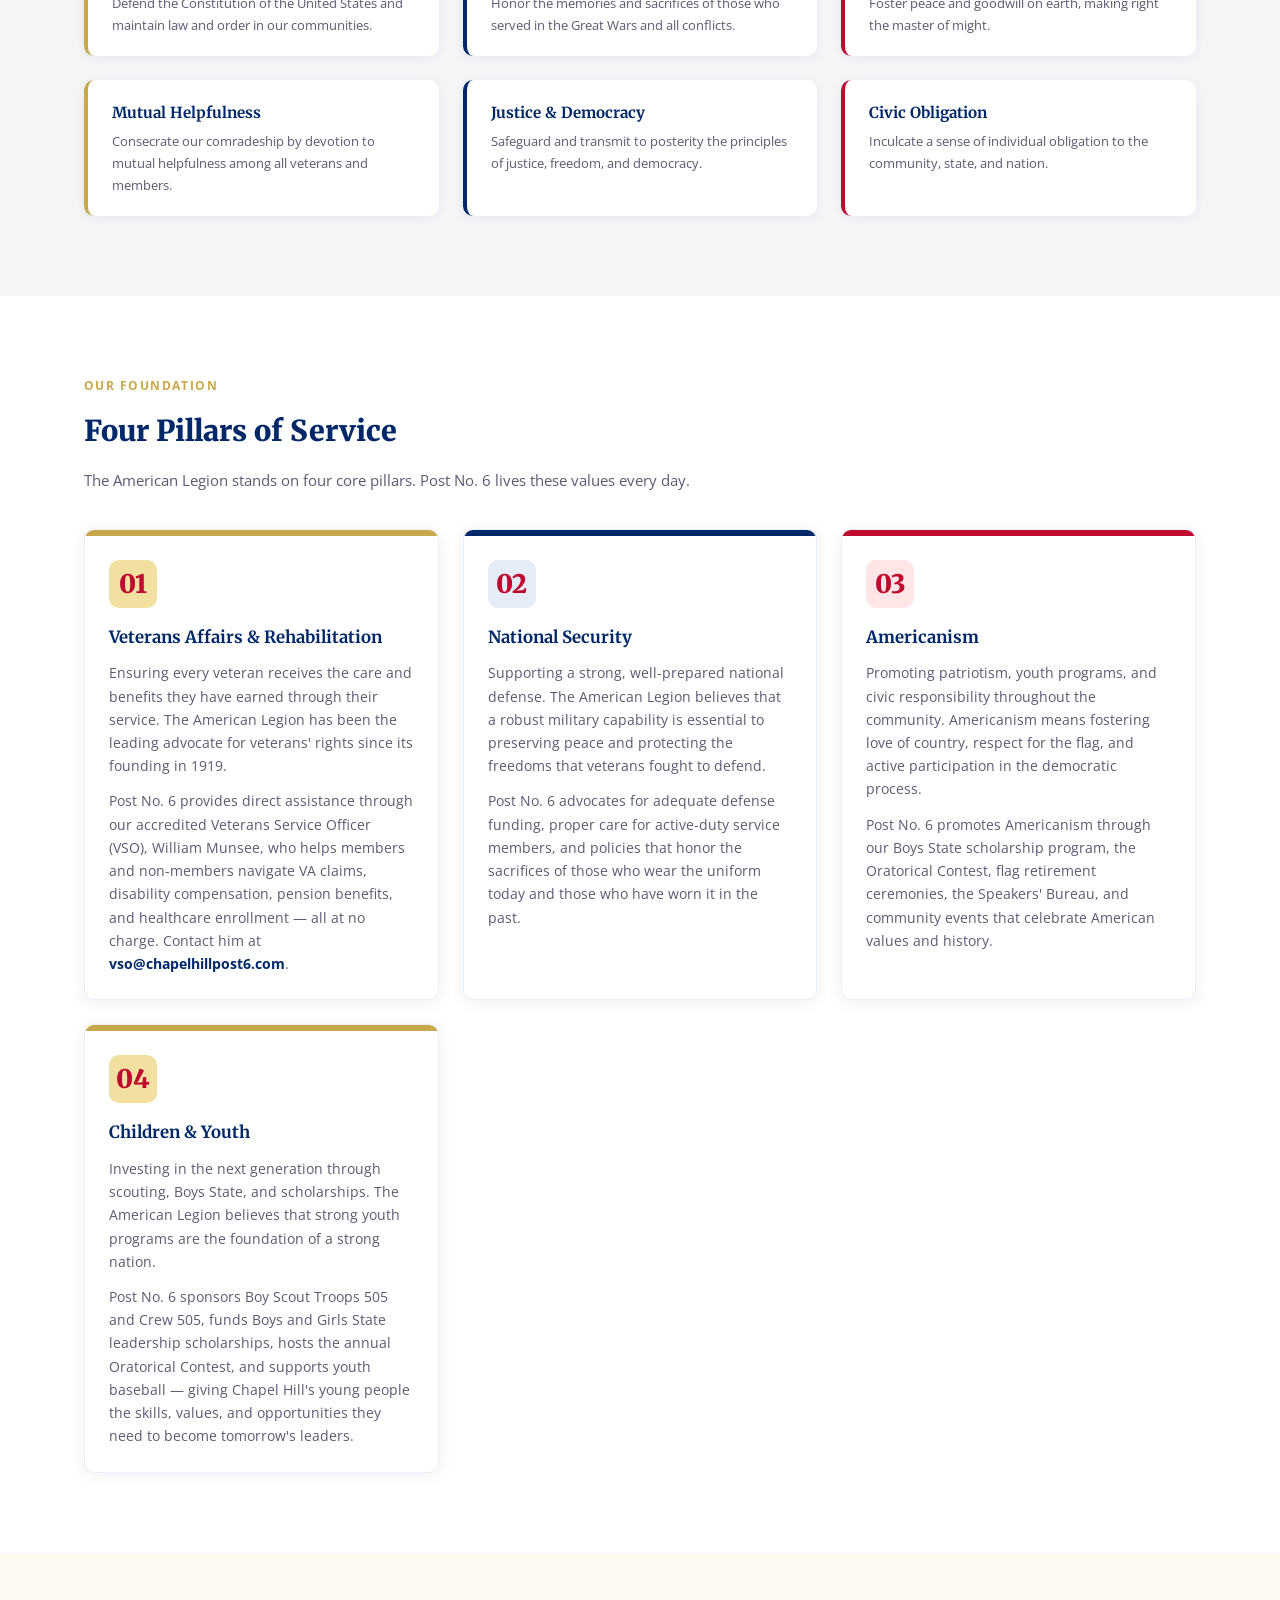
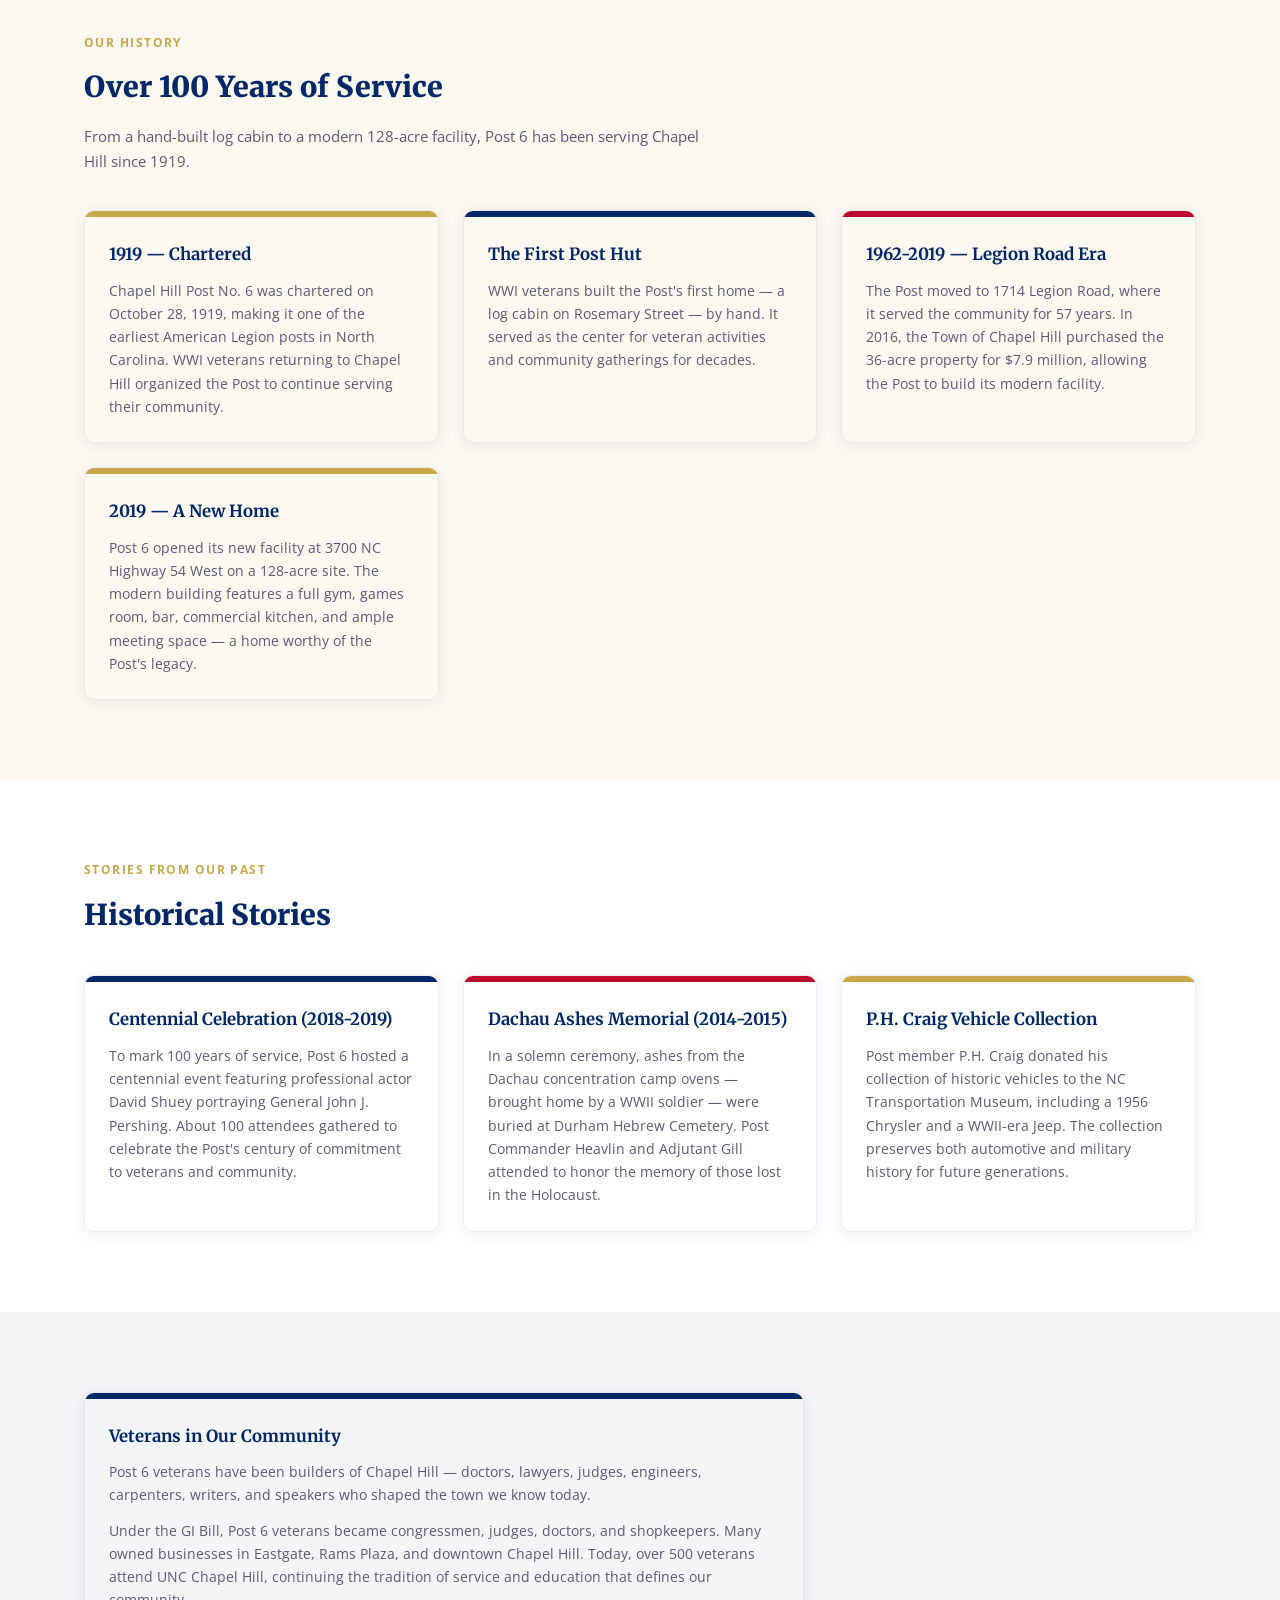
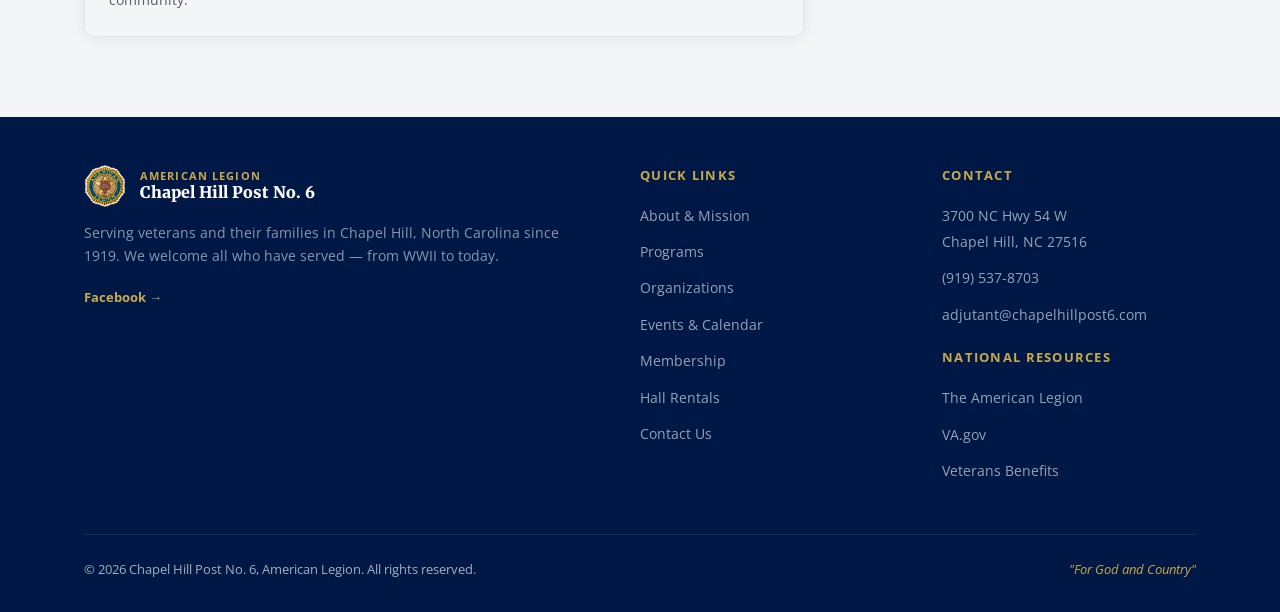
==== commit 3d1f15df: "Update 1st Vice Commander email to 1stvicecommander@alpost6.org Co-Authored-By: Claude Opus 4.6 (1M " ====
--- a/about.html
+++ b/about.html
@@ -132,7 +132,7 @@
           <tr style="border-bottom:1px solid var(--gray);background:var(--cream);">
             <td style="padding:12px 18px;font-weight:600;font-size:.9rem;">1st Vice Commander (Membership)</td>
             <td style="padding:12px 18px;font-size:.9rem;">Cliff Baldwin</td>
-            <td style="padding:12px 18px;font-size:.9rem;"><a href="mailto:firstvice@chapelhillpost6.com" style="color:var(--navy);font-weight:600;">firstvice@chapelhillpost6.com</a></td>
+            <td style="padding:12px 18px;font-size:.9rem;"><a href="mailto:1stvicecommander@alpost6.org" style="color:var(--navy);font-weight:600;">1stvicecommander@alpost6.org</a></td>
           </tr>
           <tr style="border-bottom:1px solid var(--gray);">
             <td style="padding:12px 18px;font-weight:600;font-size:.9rem;">2nd Vice Commander (Activities/Operations)</td>
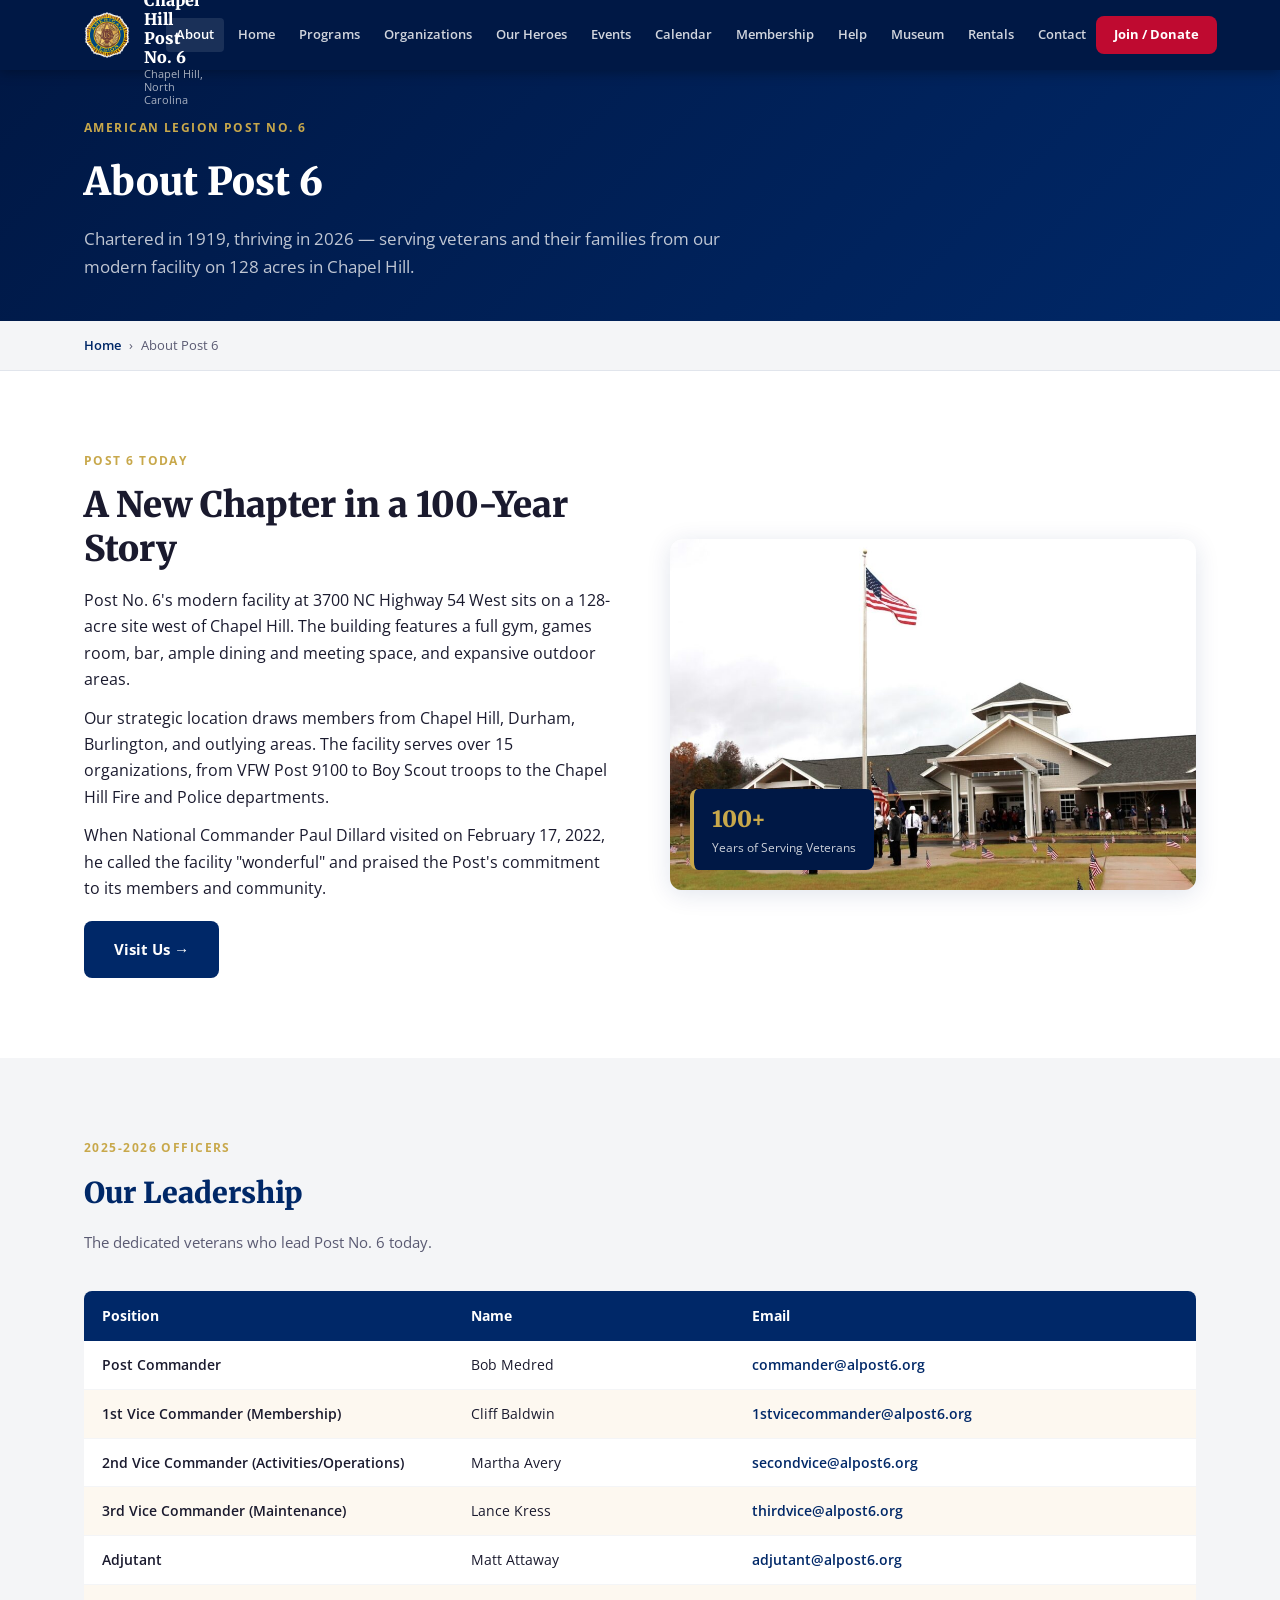
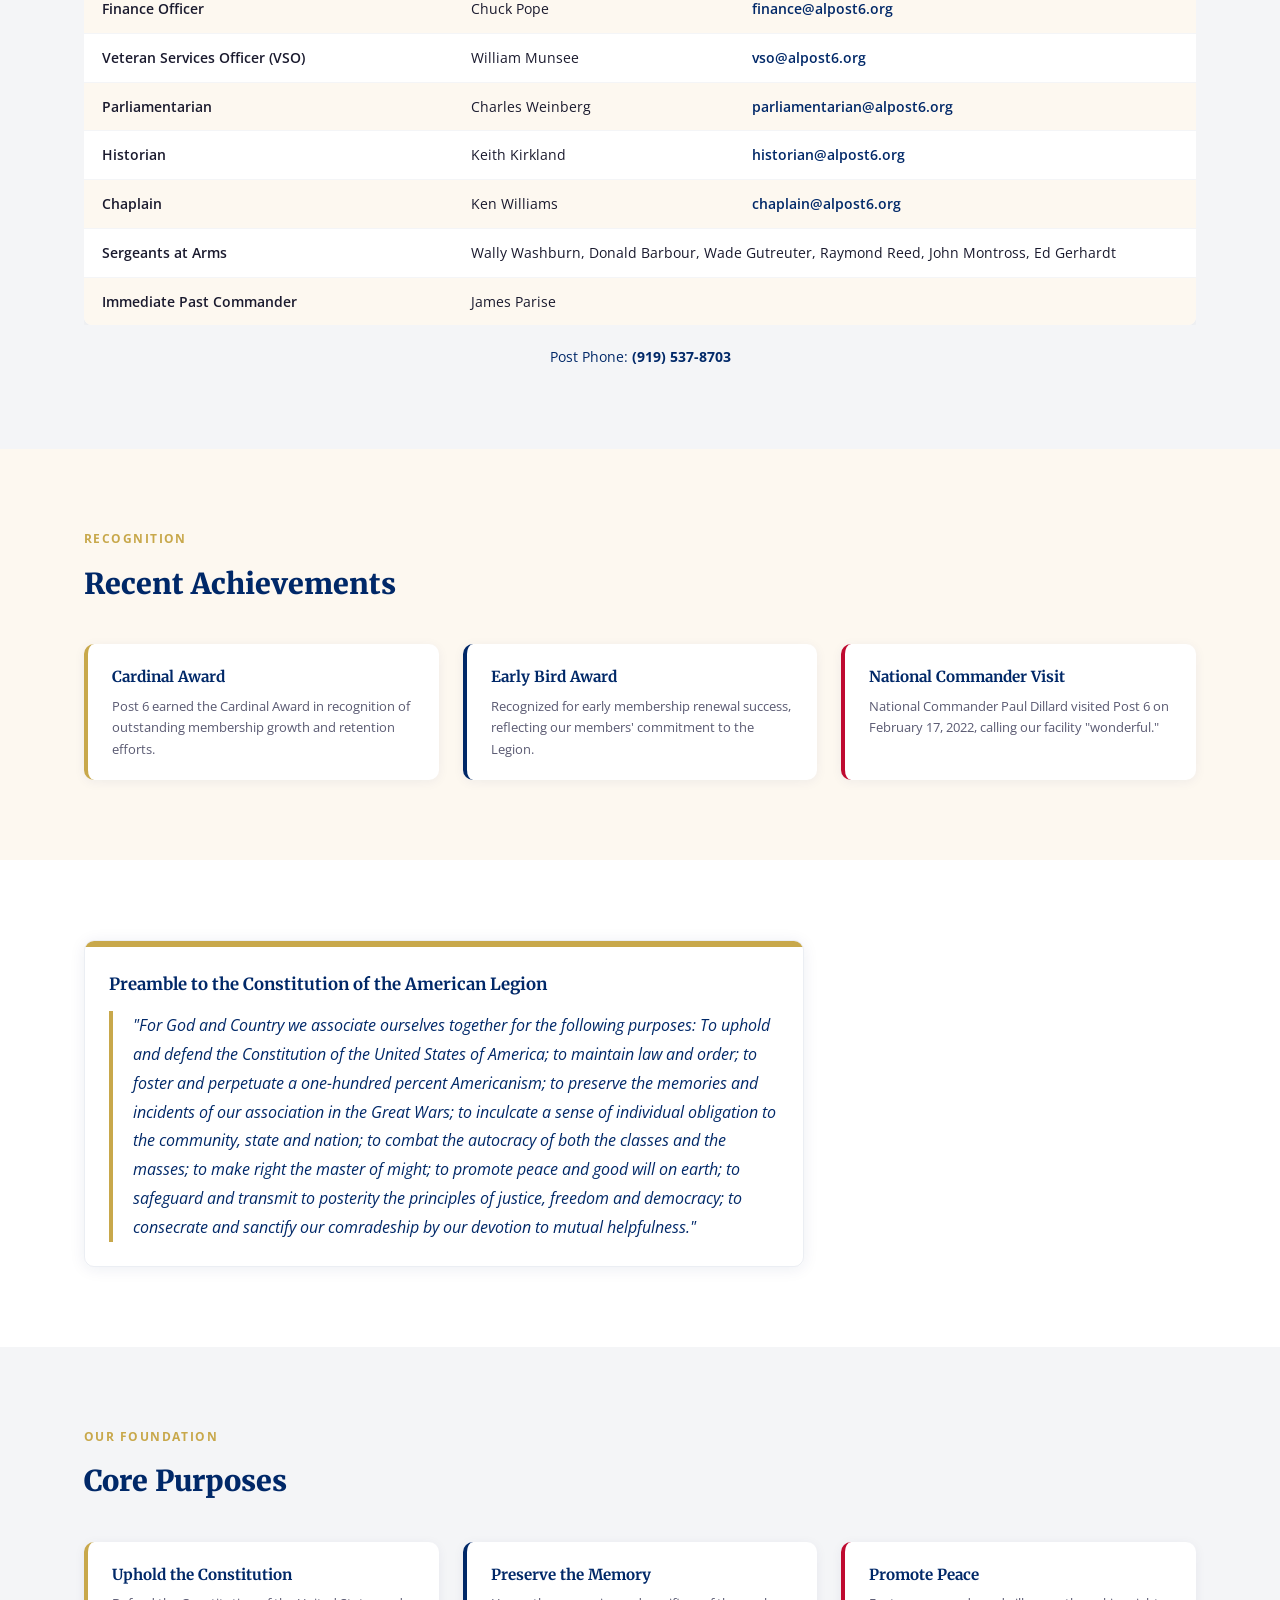
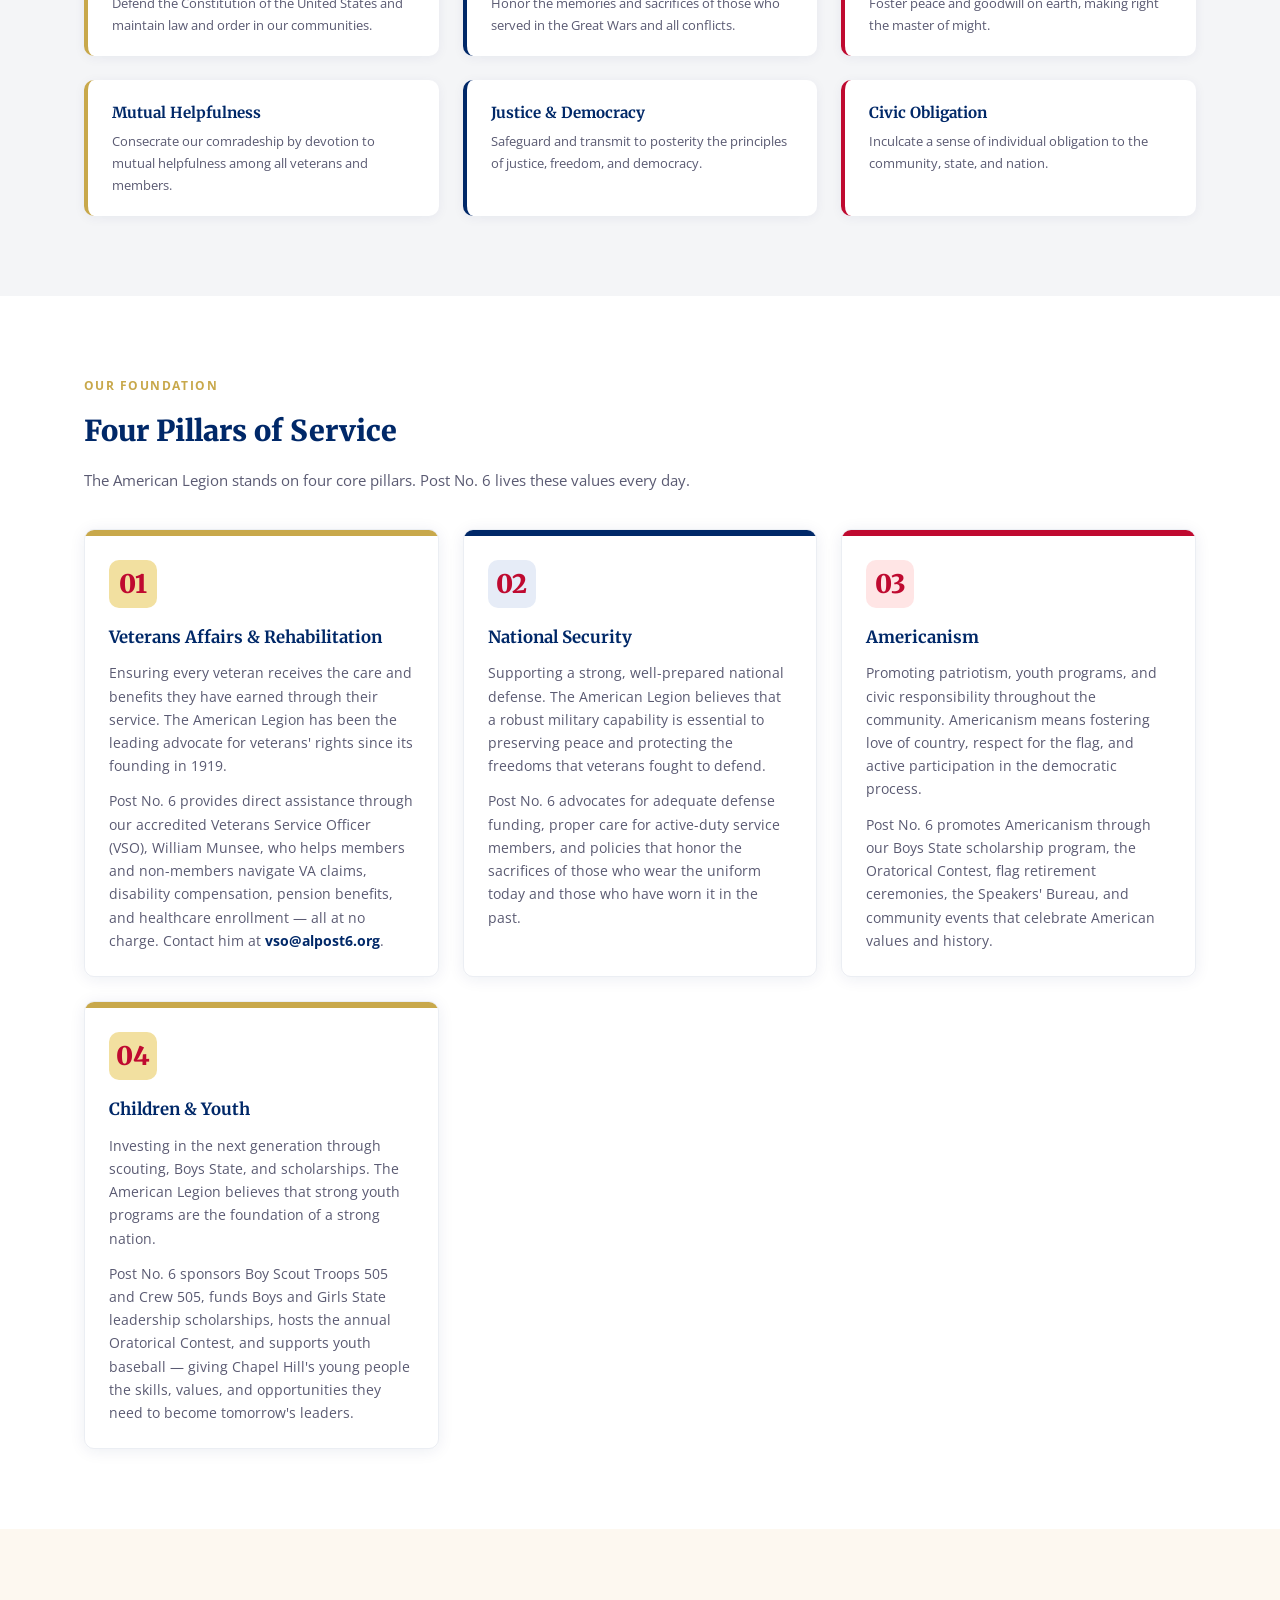
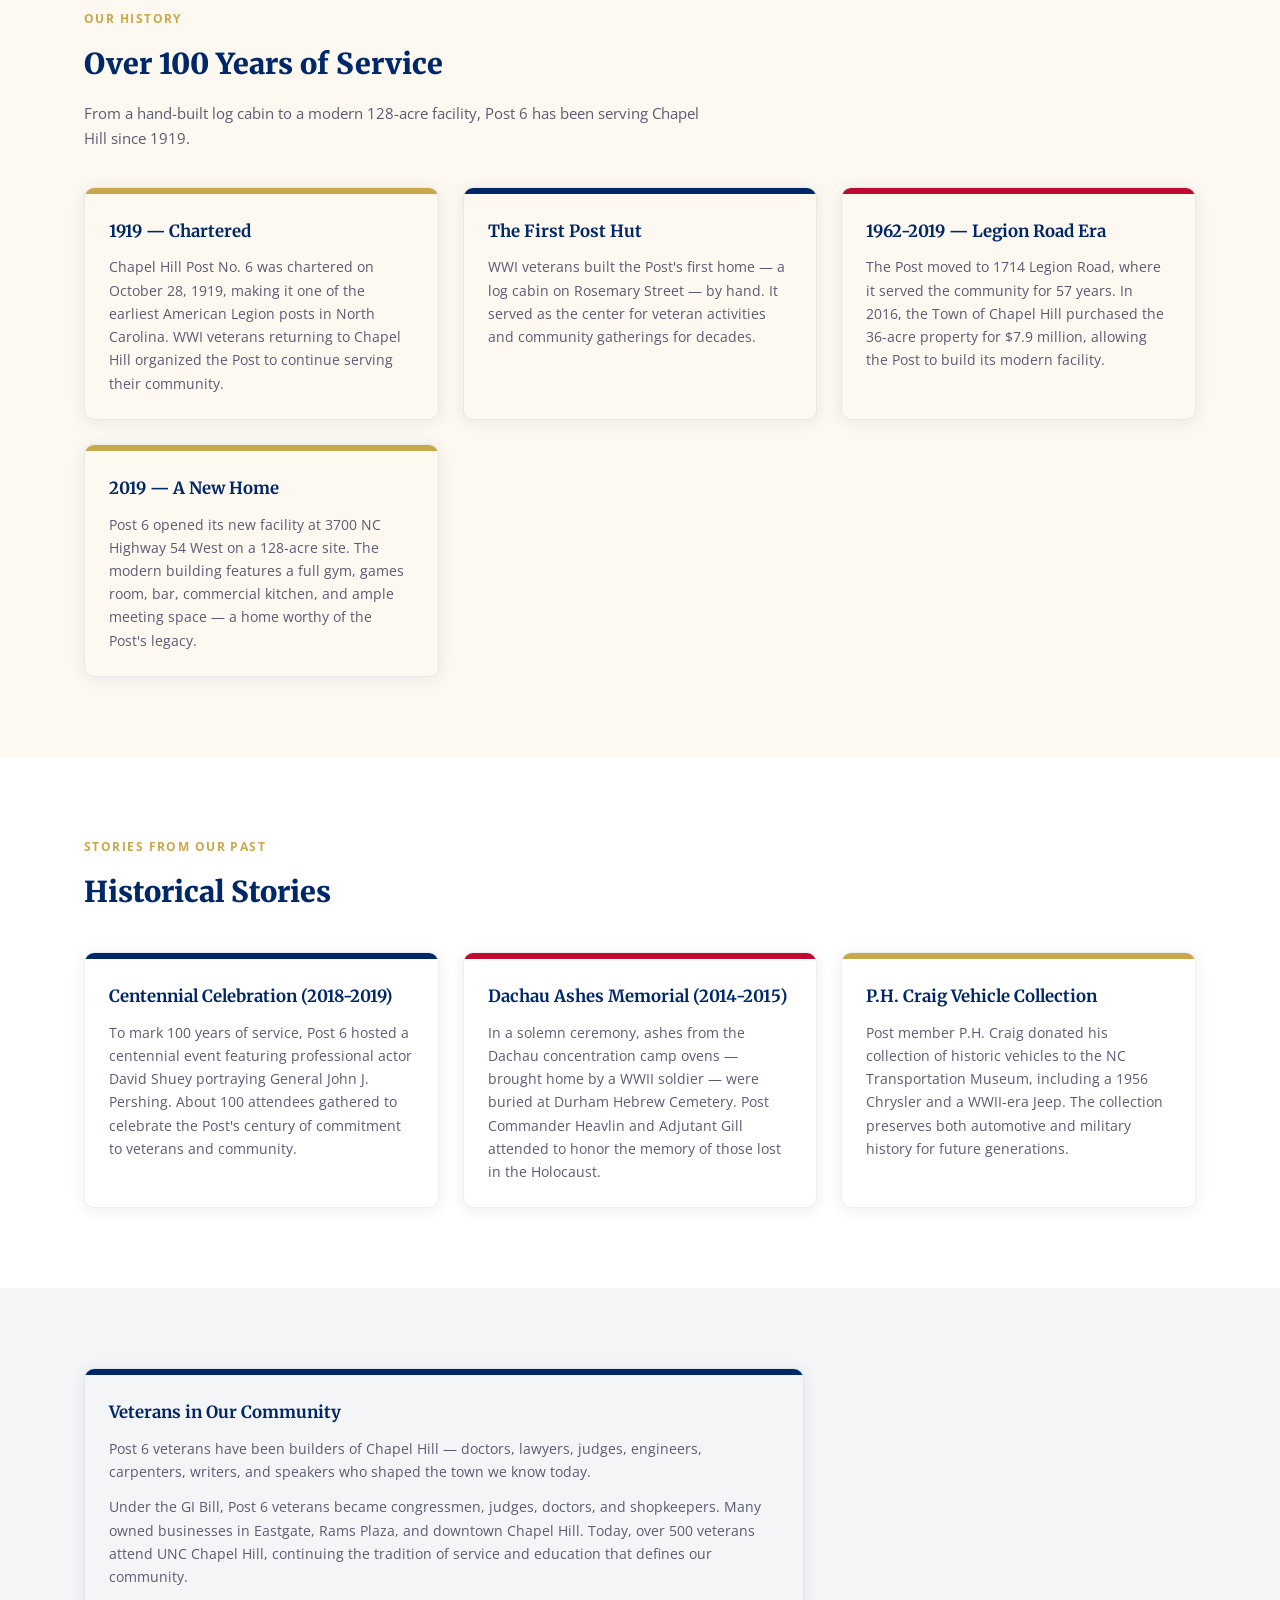
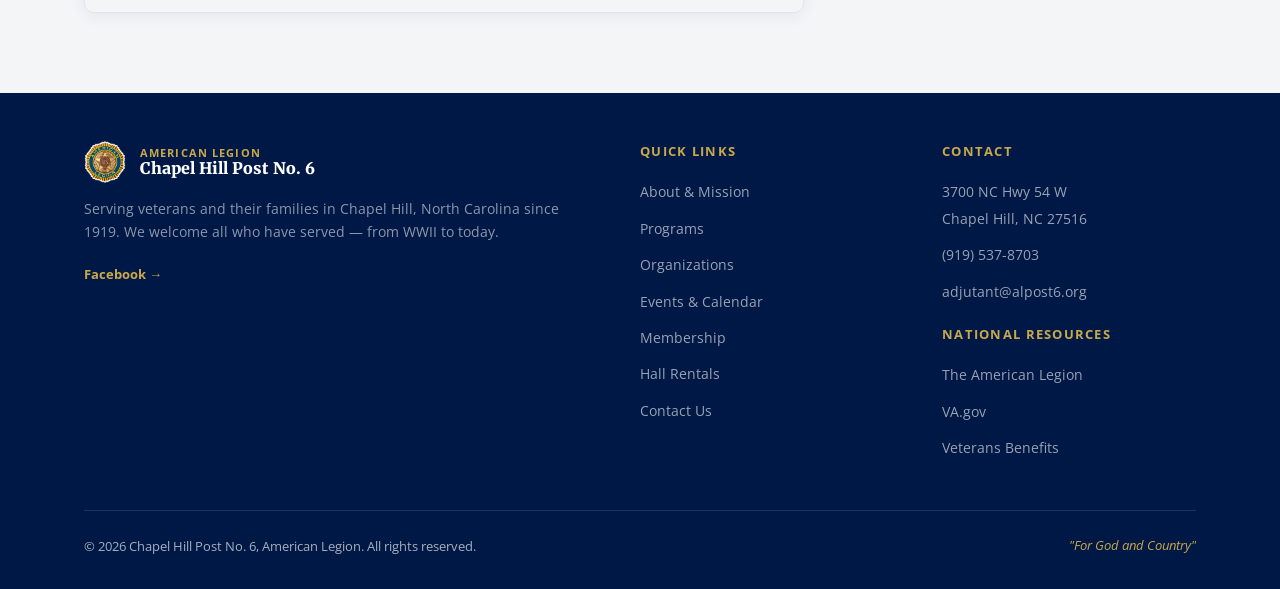
==== commit 970ed2f6: "Change all leadership emails from @chapelhillpost6.com to @alpost6.org Updated 49 email references a" ====
--- a/about.html
+++ b/about.html
@@ -127,7 +127,7 @@
           <tr style="border-bottom:1px solid var(--gray);">
             <td style="padding:12px 18px;font-weight:600;font-size:.9rem;">Post Commander</td>
             <td style="padding:12px 18px;font-size:.9rem;">Bob Medred</td>
-            <td style="padding:12px 18px;font-size:.9rem;"><a href="mailto:commander@chapelhillpost6.com" style="color:var(--navy);font-weight:600;">commander@chapelhillpost6.com</a></td>
+            <td style="padding:12px 18px;font-size:.9rem;"><a href="mailto:commander@alpost6.org" style="color:var(--navy);font-weight:600;">commander@alpost6.org</a></td>
           </tr>
           <tr style="border-bottom:1px solid var(--gray);background:var(--cream);">
             <td style="padding:12px 18px;font-weight:600;font-size:.9rem;">1st Vice Commander (Membership)</td>
@@ -137,42 +137,42 @@
           <tr style="border-bottom:1px solid var(--gray);">
             <td style="padding:12px 18px;font-weight:600;font-size:.9rem;">2nd Vice Commander (Activities/Operations)</td>
             <td style="padding:12px 18px;font-size:.9rem;">Martha Avery</td>
-            <td style="padding:12px 18px;font-size:.9rem;"><a href="mailto:secondvice@chapelhillpost6.com" style="color:var(--navy);font-weight:600;">secondvice@chapelhillpost6.com</a></td>
+            <td style="padding:12px 18px;font-size:.9rem;"><a href="mailto:secondvice@alpost6.org" style="color:var(--navy);font-weight:600;">secondvice@alpost6.org</a></td>
           </tr>
           <tr style="border-bottom:1px solid var(--gray);background:var(--cream);">
             <td style="padding:12px 18px;font-weight:600;font-size:.9rem;">3rd Vice Commander (Maintenance)</td>
             <td style="padding:12px 18px;font-size:.9rem;">Lance Kress</td>
-            <td style="padding:12px 18px;font-size:.9rem;"><a href="mailto:thirdvice@chapelhillpost6.com" style="color:var(--navy);font-weight:600;">thirdvice@chapelhillpost6.com</a></td>
+            <td style="padding:12px 18px;font-size:.9rem;"><a href="mailto:thirdvice@alpost6.org" style="color:var(--navy);font-weight:600;">thirdvice@alpost6.org</a></td>
           </tr>
           <tr style="border-bottom:1px solid var(--gray);">
             <td style="padding:12px 18px;font-weight:600;font-size:.9rem;">Adjutant</td>
             <td style="padding:12px 18px;font-size:.9rem;">Matt Attaway</td>
-            <td style="padding:12px 18px;font-size:.9rem;"><a href="mailto:adjutant@chapelhillpost6.com" style="color:var(--navy);font-weight:600;">adjutant@chapelhillpost6.com</a></td>
+            <td style="padding:12px 18px;font-size:.9rem;"><a href="mailto:adjutant@alpost6.org" style="color:var(--navy);font-weight:600;">adjutant@alpost6.org</a></td>
           </tr>
           <tr style="border-bottom:1px solid var(--gray);background:var(--cream);">
             <td style="padding:12px 18px;font-weight:600;font-size:.9rem;">Finance Officer</td>
             <td style="padding:12px 18px;font-size:.9rem;">Chuck Pope</td>
-            <td style="padding:12px 18px;font-size:.9rem;"><a href="mailto:finance@chapelhillpost6.com" style="color:var(--navy);font-weight:600;">finance@chapelhillpost6.com</a></td>
+            <td style="padding:12px 18px;font-size:.9rem;"><a href="mailto:finance@alpost6.org" style="color:var(--navy);font-weight:600;">finance@alpost6.org</a></td>
           </tr>
           <tr style="border-bottom:1px solid var(--gray);">
             <td style="padding:12px 18px;font-weight:600;font-size:.9rem;">Veteran Services Officer (VSO)</td>
             <td style="padding:12px 18px;font-size:.9rem;">William Munsee</td>
-            <td style="padding:12px 18px;font-size:.9rem;"><a href="mailto:vso@chapelhillpost6.com" style="color:var(--navy);font-weight:600;">vso@chapelhillpost6.com</a></td>
+            <td style="padding:12px 18px;font-size:.9rem;"><a href="mailto:vso@alpost6.org" style="color:var(--navy);font-weight:600;">vso@alpost6.org</a></td>
           </tr>
           <tr style="border-bottom:1px solid var(--gray);background:var(--cream);">
             <td style="padding:12px 18px;font-weight:600;font-size:.9rem;">Parliamentarian</td>
             <td style="padding:12px 18px;font-size:.9rem;">Charles Weinberg</td>
-            <td style="padding:12px 18px;font-size:.9rem;"><a href="mailto:parliamentarian@chapelhillpost6.com" style="color:var(--navy);font-weight:600;">parliamentarian@chapelhillpost6.com</a></td>
+            <td style="padding:12px 18px;font-size:.9rem;"><a href="mailto:parliamentarian@alpost6.org" style="color:var(--navy);font-weight:600;">parliamentarian@alpost6.org</a></td>
           </tr>
           <tr style="border-bottom:1px solid var(--gray);">
             <td style="padding:12px 18px;font-weight:600;font-size:.9rem;">Historian</td>
             <td style="padding:12px 18px;font-size:.9rem;">Keith Kirkland</td>
-            <td style="padding:12px 18px;font-size:.9rem;"><a href="mailto:historian@chapelhillpost6.com" style="color:var(--navy);font-weight:600;">historian@chapelhillpost6.com</a></td>
+            <td style="padding:12px 18px;font-size:.9rem;"><a href="mailto:historian@alpost6.org" style="color:var(--navy);font-weight:600;">historian@alpost6.org</a></td>
           </tr>
           <tr style="border-bottom:1px solid var(--gray);background:var(--cream);">
             <td style="padding:12px 18px;font-weight:600;font-size:.9rem;">Chaplain</td>
             <td style="padding:12px 18px;font-size:.9rem;">Ken Williams</td>
-            <td style="padding:12px 18px;font-size:.9rem;"><a href="mailto:chaplain@chapelhillpost6.com" style="color:var(--navy);font-weight:600;">chaplain@chapelhillpost6.com</a></td>
+            <td style="padding:12px 18px;font-size:.9rem;"><a href="mailto:chaplain@alpost6.org" style="color:var(--navy);font-weight:600;">chaplain@alpost6.org</a></td>
           </tr>
           <tr style="border-bottom:1px solid var(--gray);">
             <td style="padding:12px 18px;font-weight:600;font-size:.9rem;">Sergeants at Arms</td>
@@ -286,7 +286,7 @@
           <div class="prog-icon gold-bg" style="font-size:1.6rem;font-family:'Merriweather',serif;font-weight:900;color:var(--red);">01</div>
           <h3>Veterans Affairs &amp; Rehabilitation</h3>
           <p>Ensuring every veteran receives the care and benefits they have earned through their service. The American Legion has been the leading advocate for veterans' rights since its founding in 1919.</p>
-          <p style="margin-top:12px;">Post No. 6 provides direct assistance through our accredited Veterans Service Officer (VSO), William Munsee, who helps members and non-members navigate VA claims, disability compensation, pension benefits, and healthcare enrollment — all at no charge. Contact him at <a href="mailto:vso@chapelhillpost6.com" style="color:var(--navy);font-weight:700;">vso@chapelhillpost6.com</a>.</p>
+          <p style="margin-top:12px;">Post No. 6 provides direct assistance through our accredited Veterans Service Officer (VSO), William Munsee, who helps members and non-members navigate VA claims, disability compensation, pension benefits, and healthcare enrollment — all at no charge. Contact him at <a href="mailto:vso@alpost6.org" style="color:var(--navy);font-weight:700;">vso@alpost6.org</a>.</p>
         </div>
       </div>
 
@@ -454,7 +454,7 @@
         <ul>
           <li><a href="https://maps.google.com/?q=3700+NC+Hwy+54+W+Chapel+Hill+NC" target="_blank">3700 NC Hwy 54 W<br/>Chapel Hill, NC 27516</a></li>
           <li><a href="tel:+19195378703">(919) 537-8703</a></li>
-          <li><a href="mailto:adjutant@chapelhillpost6.com">adjutant@chapelhillpost6.com</a></li>
+          <li><a href="mailto:adjutant@alpost6.org">adjutant@alpost6.org</a></li>
         </ul>
         <div style="margin-top:20px;">
           <h4>National Resources</h4>
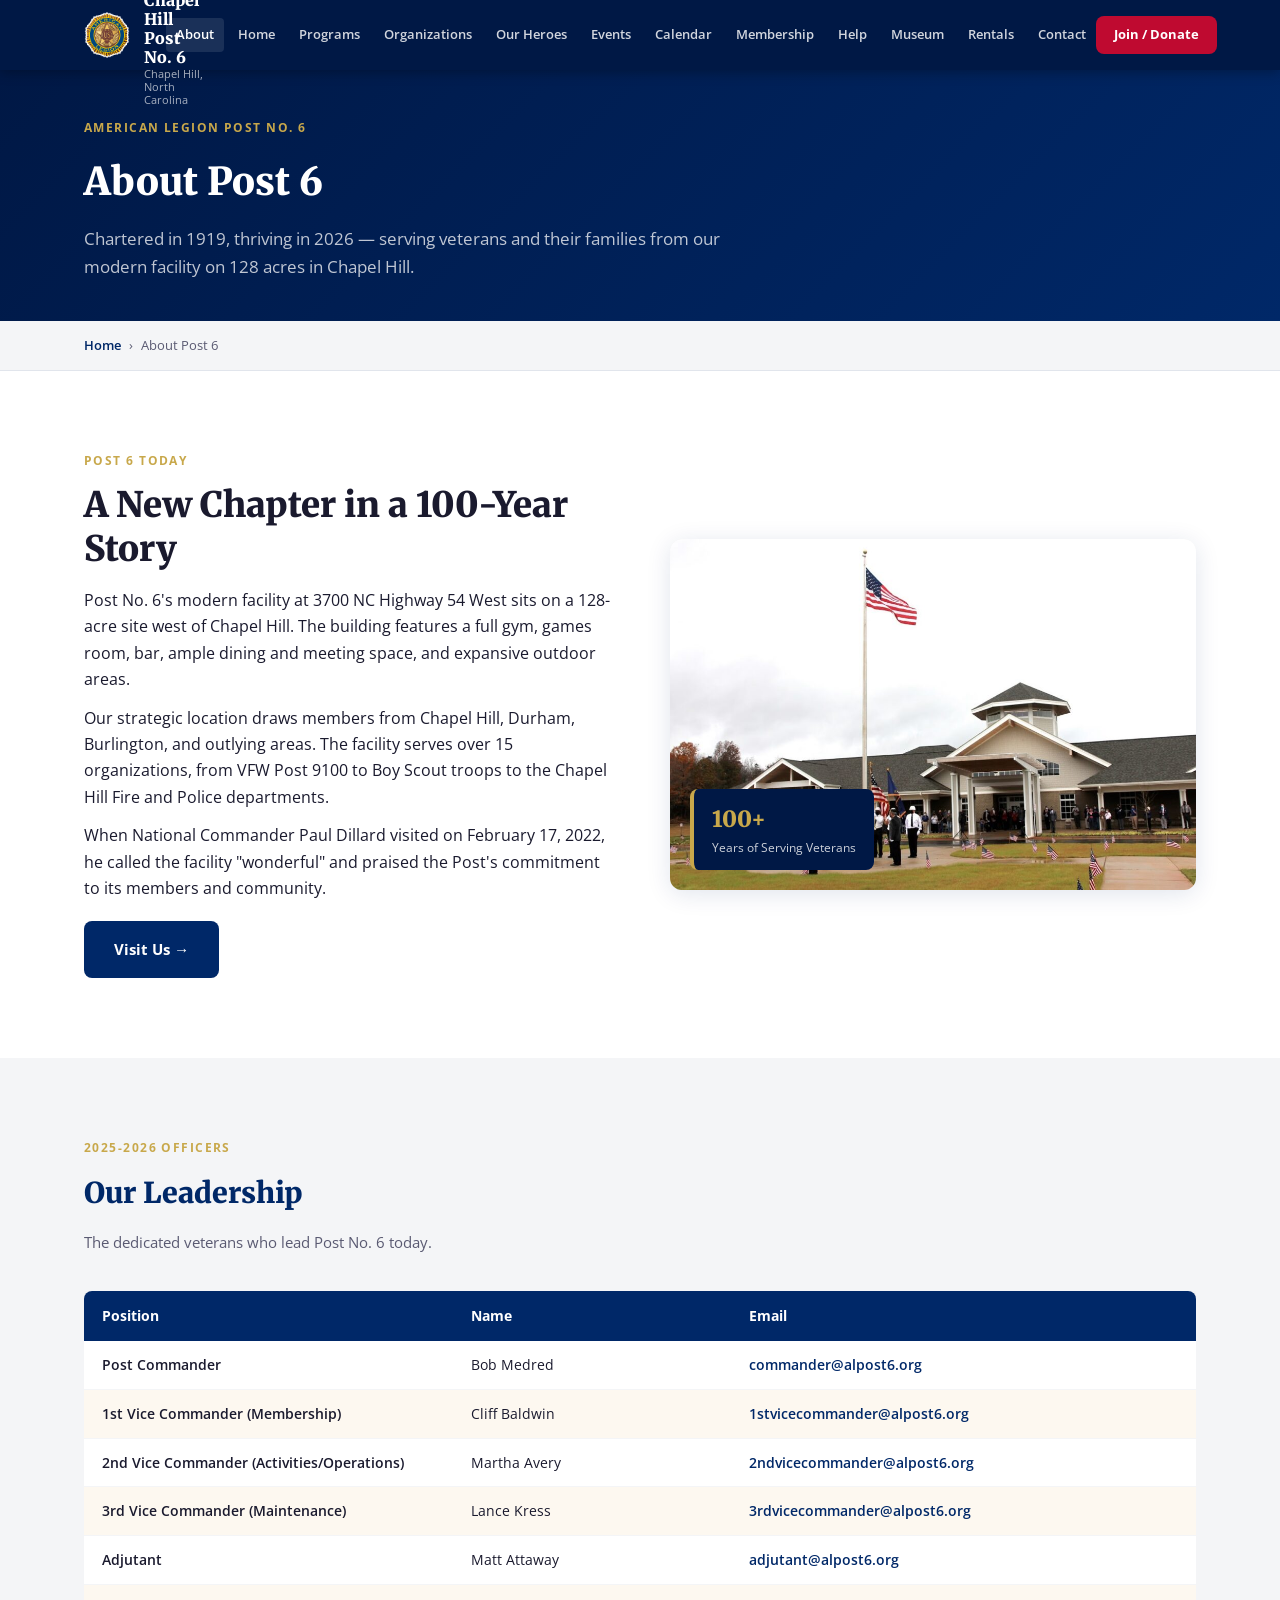
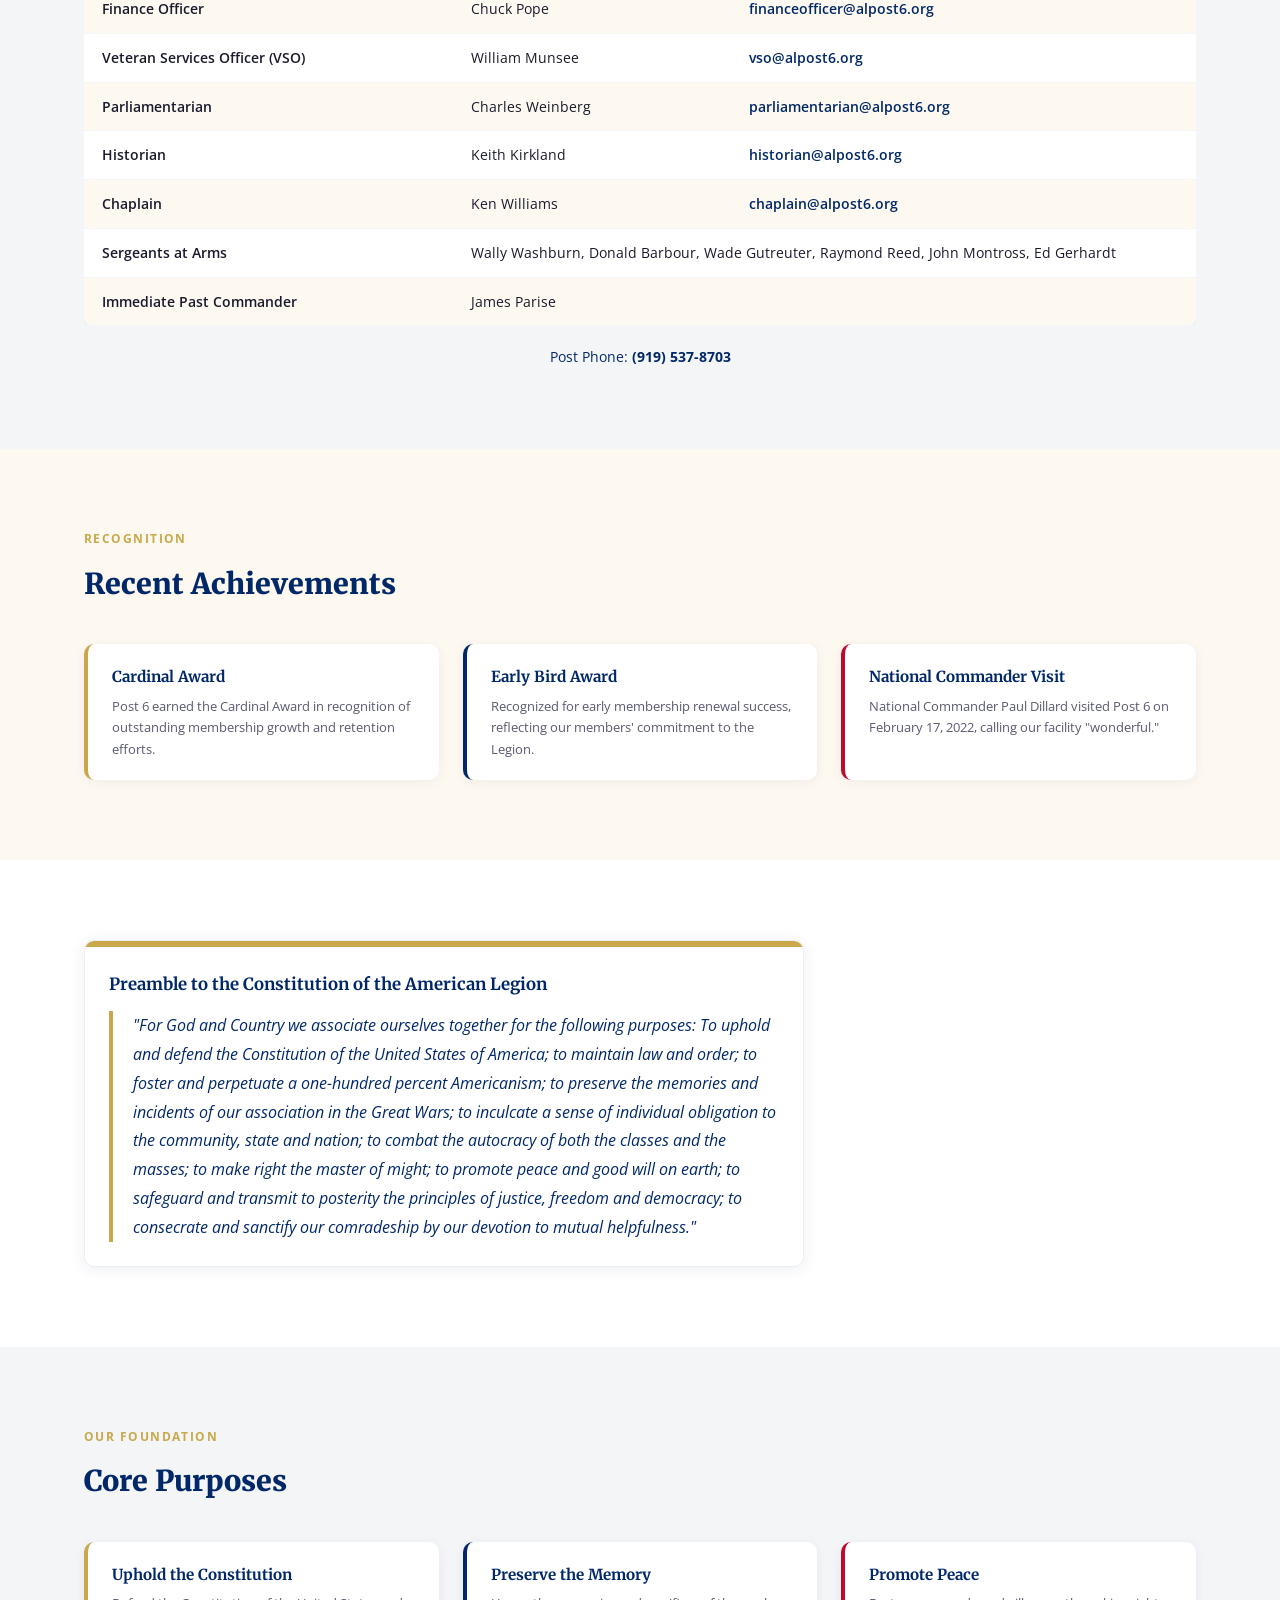
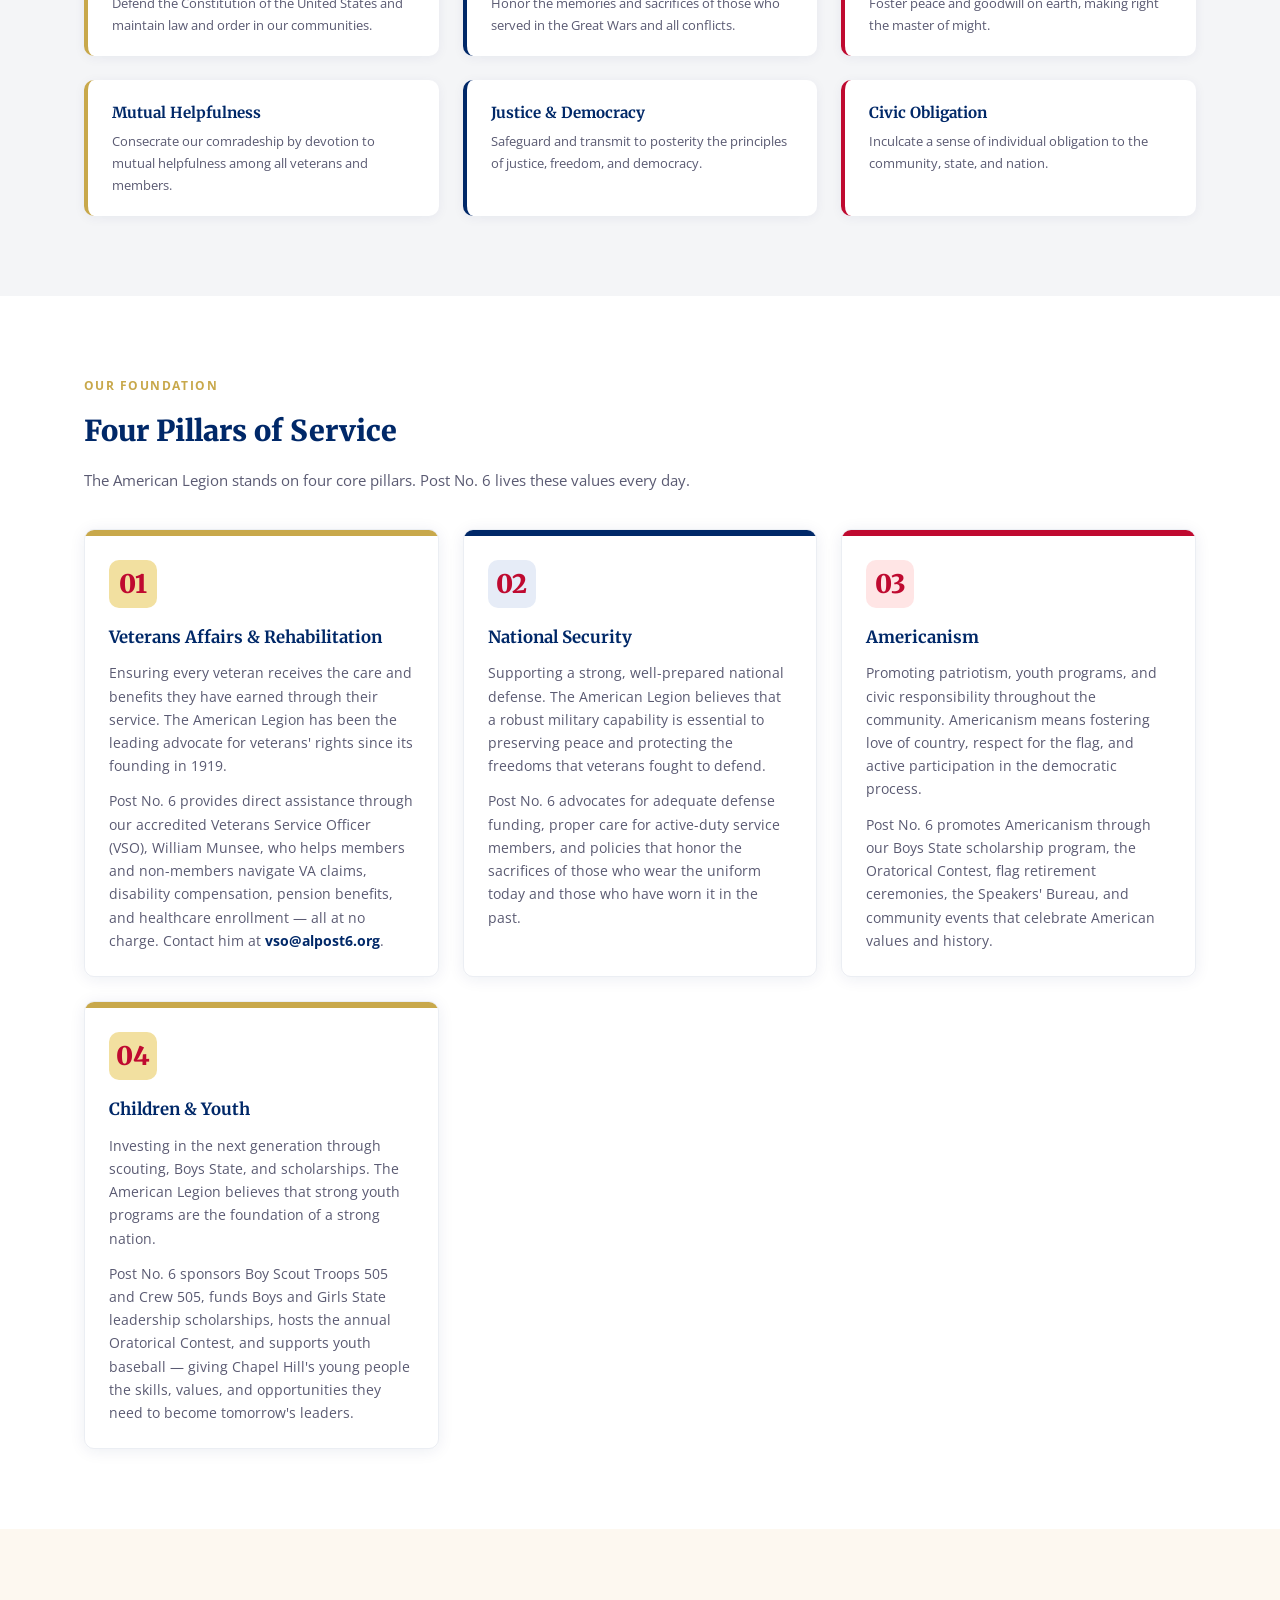
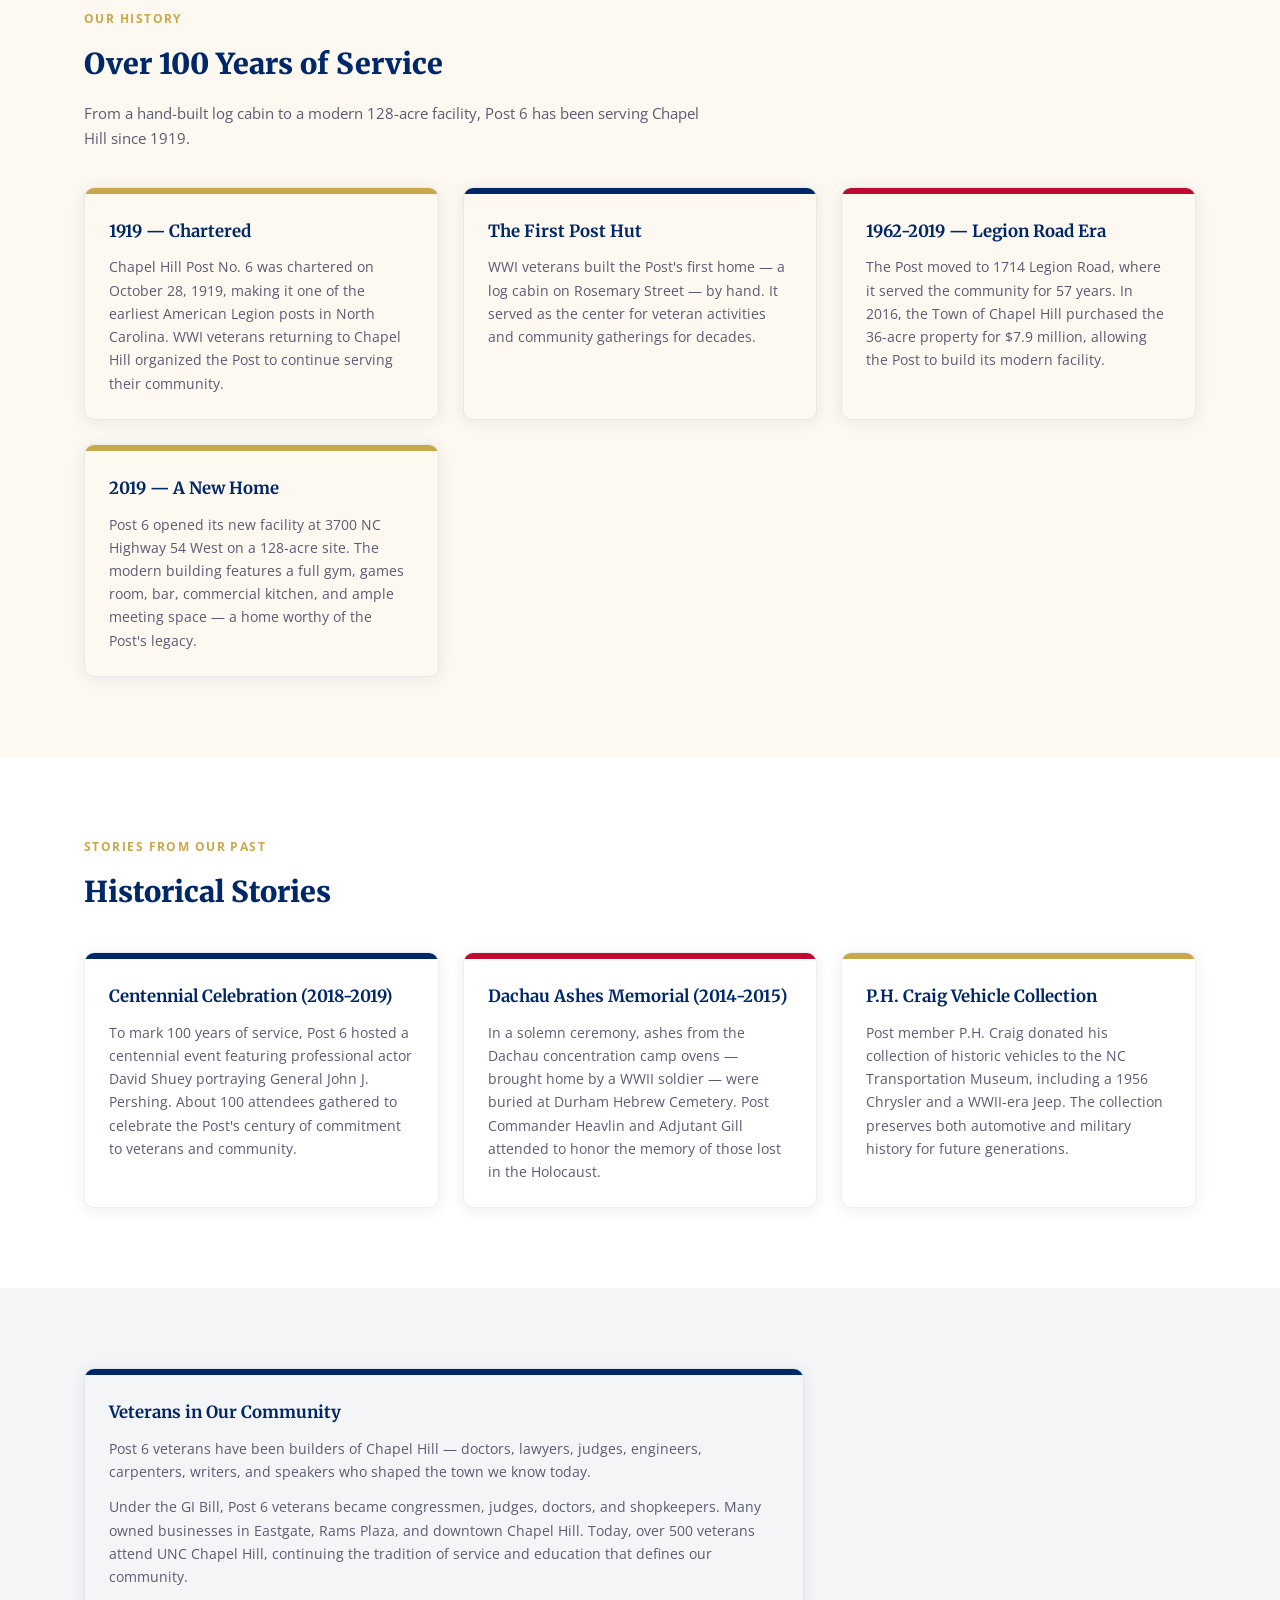
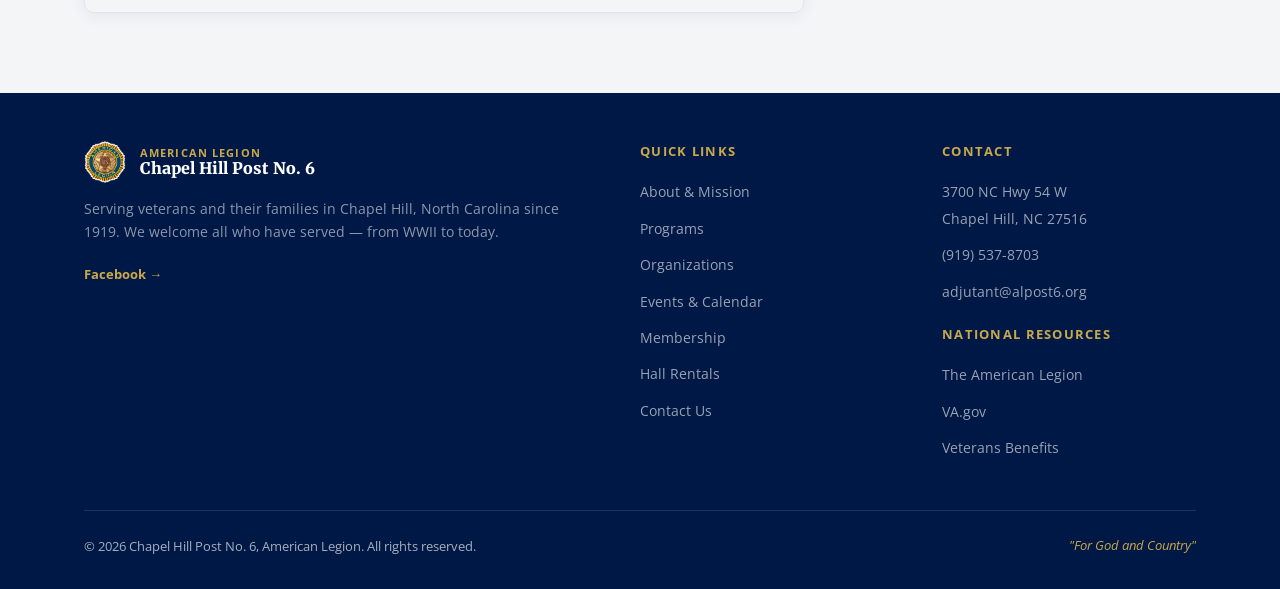
==== commit ec31254e: "Update email prefixes: 2ndvicecommander, 3rdvicecommander, financeofficer Co-Authored-By: Claude Opu" ====
--- a/about.html
+++ b/about.html
@@ -137,12 +137,12 @@
           <tr style="border-bottom:1px solid var(--gray);">
             <td style="padding:12px 18px;font-weight:600;font-size:.9rem;">2nd Vice Commander (Activities/Operations)</td>
             <td style="padding:12px 18px;font-size:.9rem;">Martha Avery</td>
-            <td style="padding:12px 18px;font-size:.9rem;"><a href="mailto:secondvice@alpost6.org" style="color:var(--navy);font-weight:600;">secondvice@alpost6.org</a></td>
+            <td style="padding:12px 18px;font-size:.9rem;"><a href="mailto:2ndvicecommander@alpost6.org" style="color:var(--navy);font-weight:600;">2ndvicecommander@alpost6.org</a></td>
           </tr>
           <tr style="border-bottom:1px solid var(--gray);background:var(--cream);">
             <td style="padding:12px 18px;font-weight:600;font-size:.9rem;">3rd Vice Commander (Maintenance)</td>
             <td style="padding:12px 18px;font-size:.9rem;">Lance Kress</td>
-            <td style="padding:12px 18px;font-size:.9rem;"><a href="mailto:thirdvice@alpost6.org" style="color:var(--navy);font-weight:600;">thirdvice@alpost6.org</a></td>
+            <td style="padding:12px 18px;font-size:.9rem;"><a href="mailto:3rdvicecommander@alpost6.org" style="color:var(--navy);font-weight:600;">3rdvicecommander@alpost6.org</a></td>
           </tr>
           <tr style="border-bottom:1px solid var(--gray);">
             <td style="padding:12px 18px;font-weight:600;font-size:.9rem;">Adjutant</td>
@@ -152,7 +152,7 @@
           <tr style="border-bottom:1px solid var(--gray);background:var(--cream);">
             <td style="padding:12px 18px;font-weight:600;font-size:.9rem;">Finance Officer</td>
             <td style="padding:12px 18px;font-size:.9rem;">Chuck Pope</td>
-            <td style="padding:12px 18px;font-size:.9rem;"><a href="mailto:finance@alpost6.org" style="color:var(--navy);font-weight:600;">finance@alpost6.org</a></td>
+            <td style="padding:12px 18px;font-size:.9rem;"><a href="mailto:financeofficer@alpost6.org" style="color:var(--navy);font-weight:600;">financeofficer@alpost6.org</a></td>
           </tr>
           <tr style="border-bottom:1px solid var(--gray);">
             <td style="padding:12px 18px;font-weight:600;font-size:.9rem;">Veteran Services Officer (VSO)</td>
